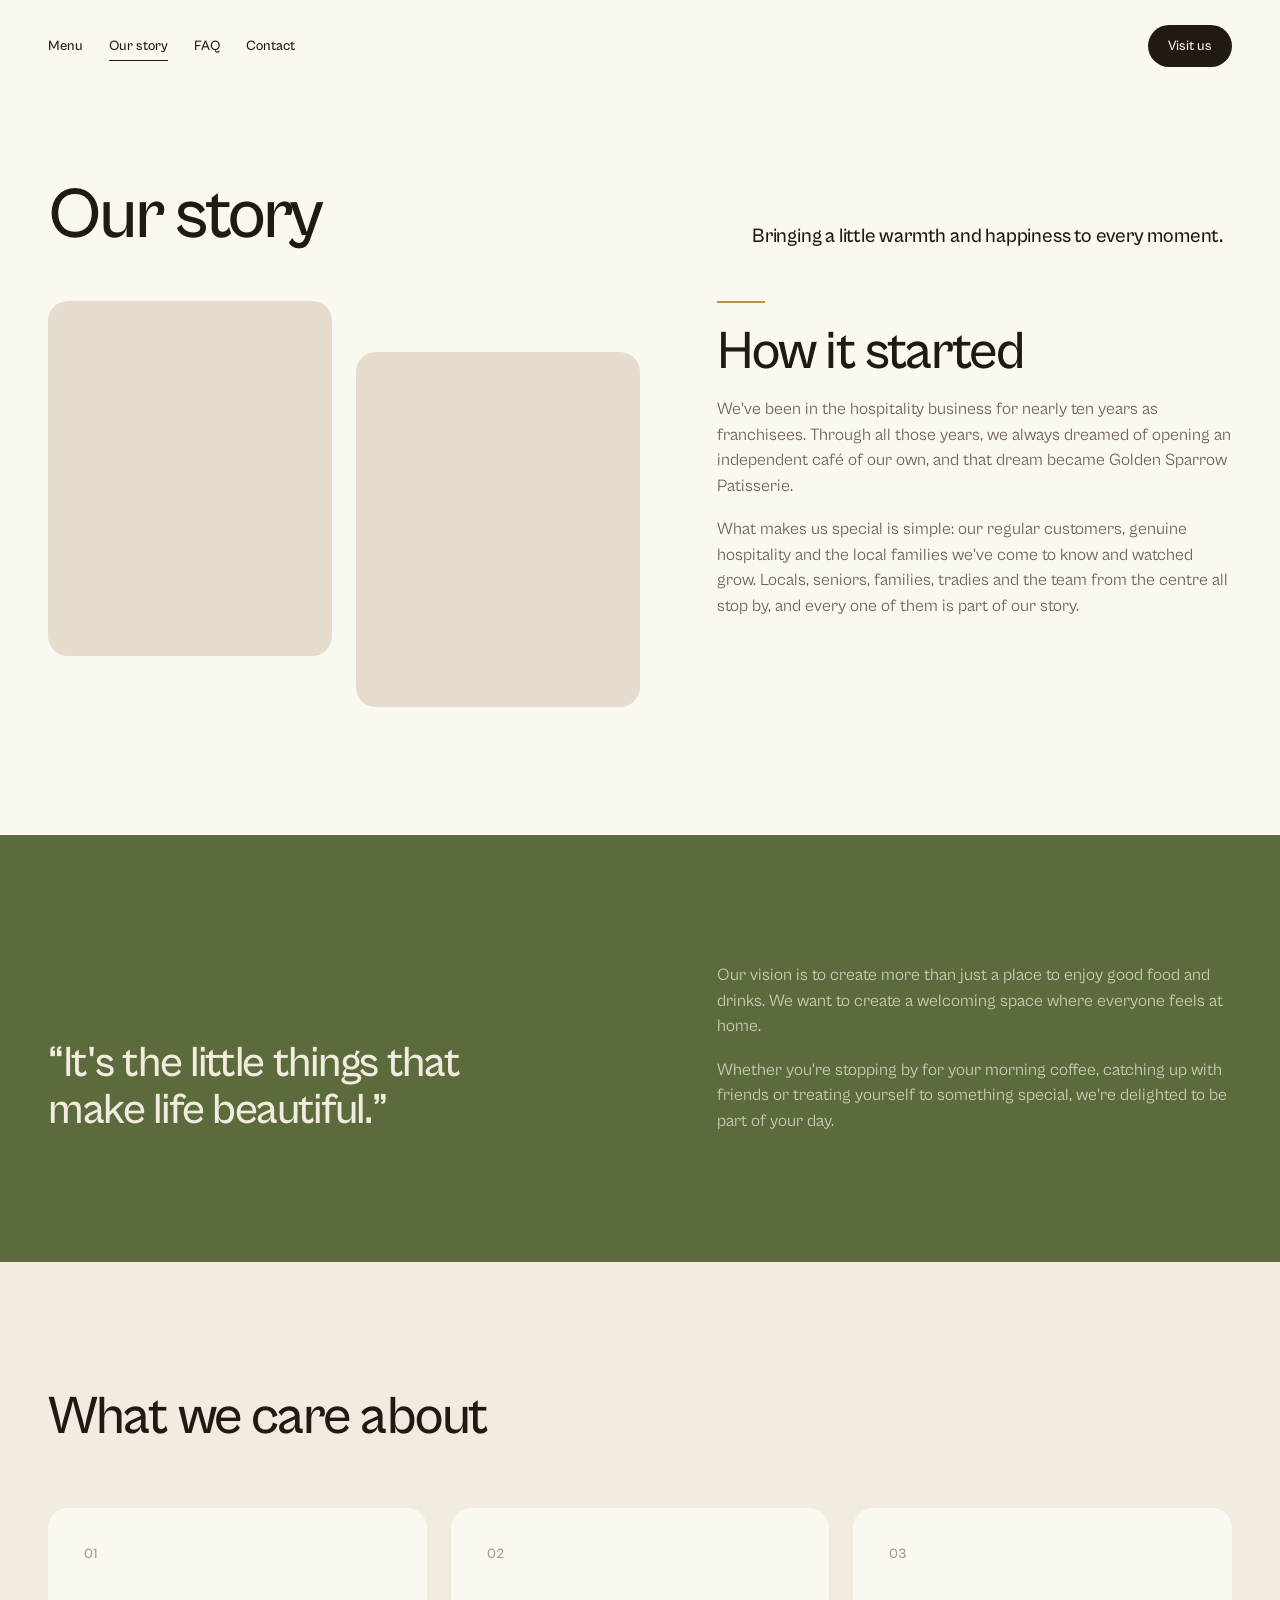
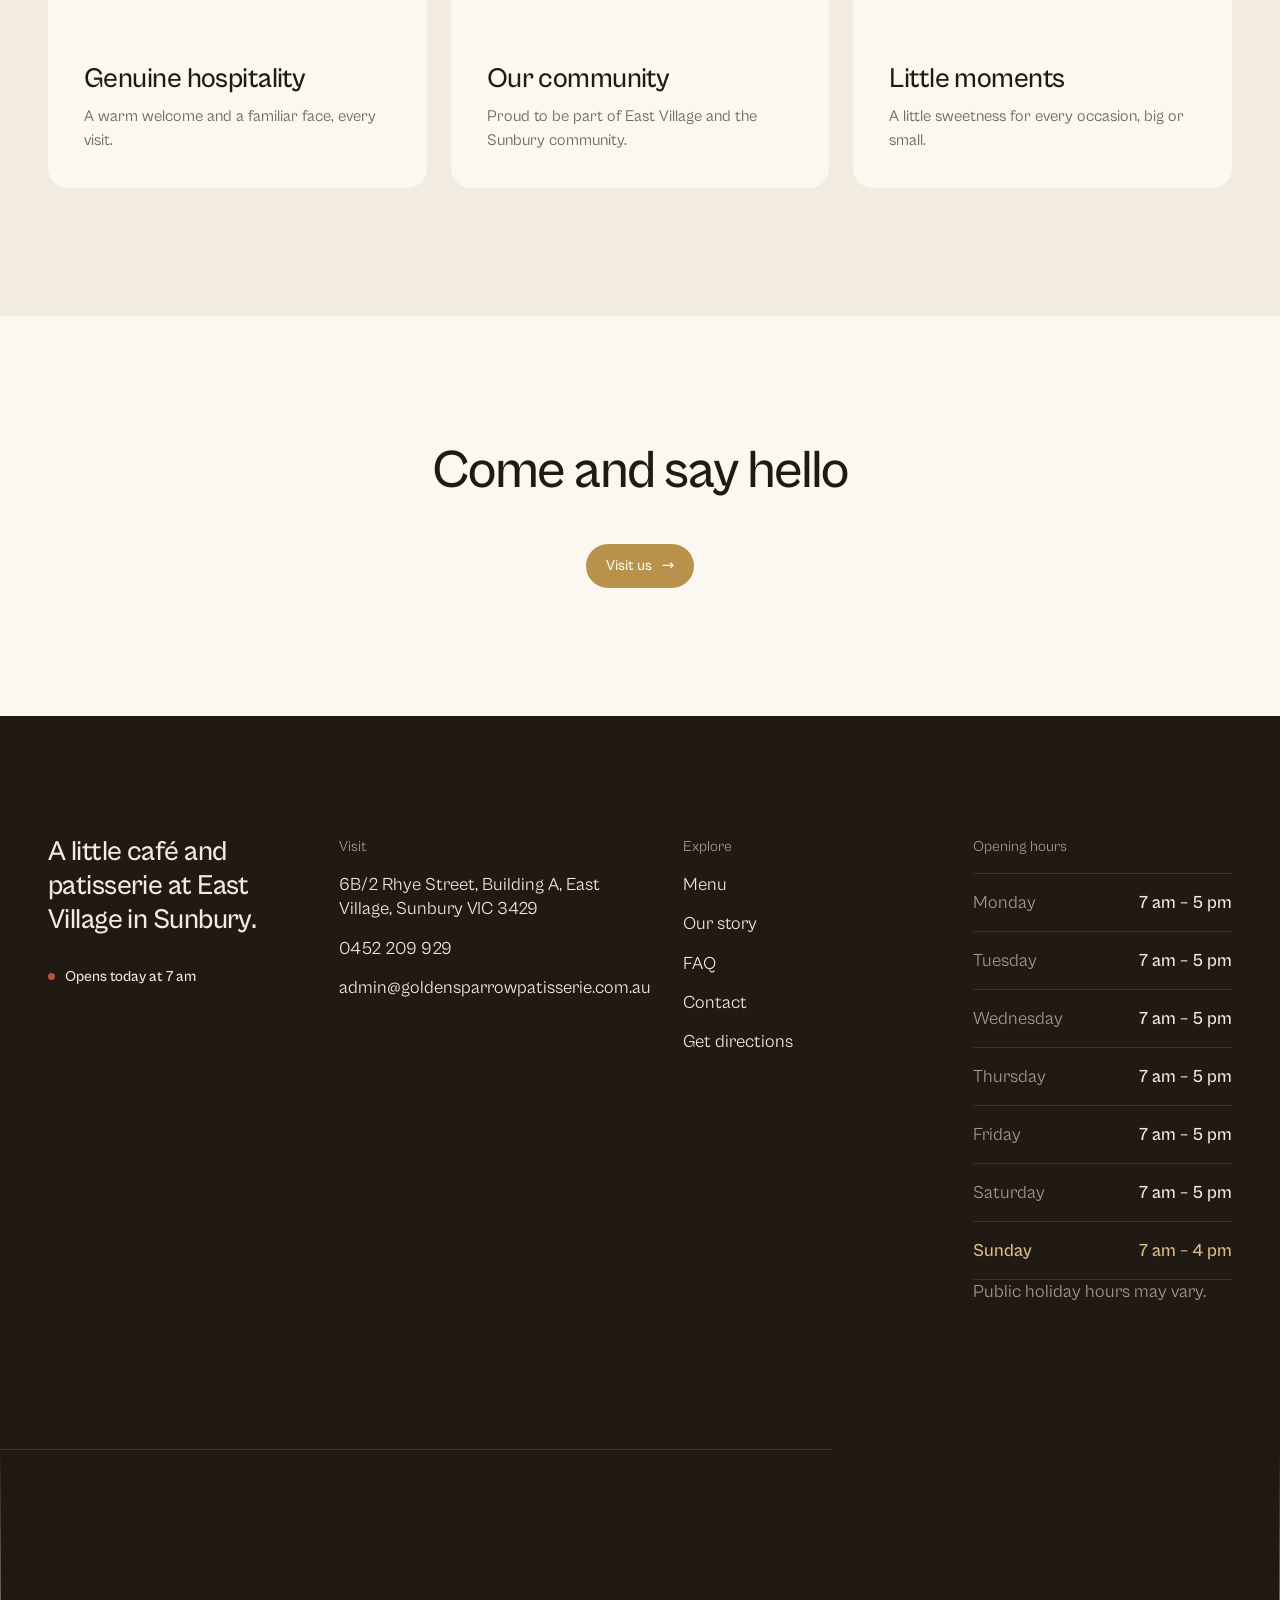
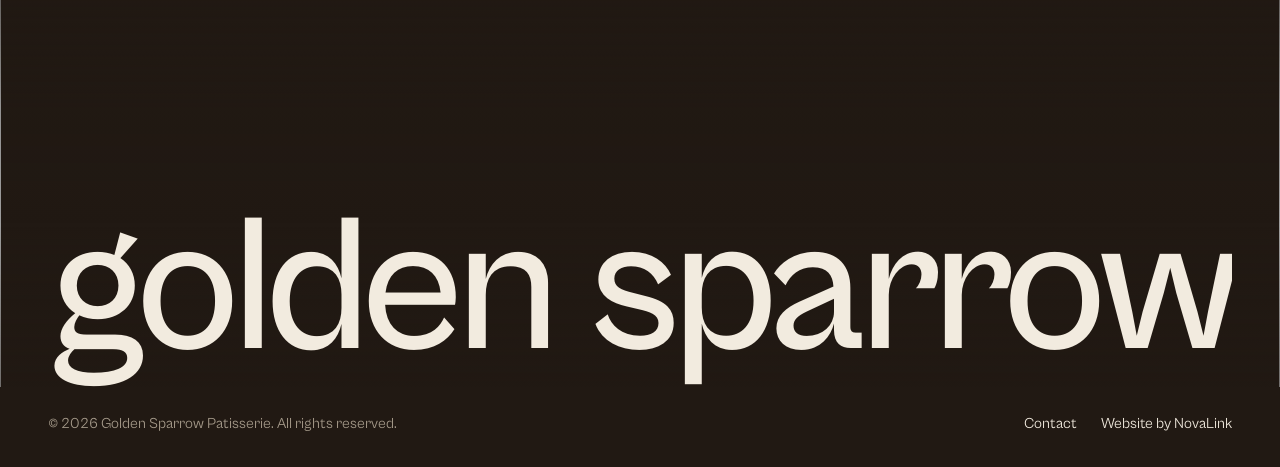
==== about.html @ 985453c3 "Add espresso video band that opens on scroll; remove test page Co-Authored-By: Claude Opus 5.5 <nore" ====
<!DOCTYPE html>
<html lang="en-AU">
<head>
<meta charset="utf-8">
<meta name="viewport" content="width=device-width, initial-scale=1">
<title>Our story · Golden Sparrow Patisserie</title>
<meta name="description" content="The story behind Golden Sparrow Patisserie, an independent café and patisserie at East Village, Sunbury.">
<meta name="theme-color" content="#1c1f16">
<link rel="canonical" href="https://www.goldensparrowpatisserie.com.au/about.html">
<meta property="og:type" content="website">
<meta property="og:site_name" content="Golden Sparrow Patisserie">
<meta property="og:title" content="Our story · Golden Sparrow Patisserie">
<meta property="og:description" content="The story behind Golden Sparrow Patisserie, an independent café and patisserie at East Village, Sunbury.">
<meta property="og:url" content="https://www.goldensparrowpatisserie.com.au/about.html">
<meta property="og:locale" content="en_AU">
<meta name="twitter:card" content="summary_large_image">
<link rel="icon" type="image/png" sizes="32x32" href="assets/img/favicon-32.png">
<link rel="apple-touch-icon" href="assets/img/favicon.png">
<meta property="og:image" content="https://www.goldensparrowpatisserie.com.au/assets/img/logo-full.png">
<link rel="preload" href="assets/fonts/CabinetGrotesk-Medium.woff2" as="font" type="font/woff2" crossorigin>
<script>try{var n=(performance.getEntriesByType('navigation')[0]||{}).type,r=document.referrer,i=n==='reload'||!r||new URL(r).origin!==location.origin;if(!i)document.documentElement.classList.add('intro-done')}catch(e){}</script>
<link rel="stylesheet" href="assets/style.css?v=12">
<script type="application/ld+json">{"@context": "https://schema.org", "@type": "CafeOrCoffeeShop", "name": "Golden Sparrow Patisserie", "url": "https://www.goldensparrowpatisserie.com.au", "slogan": "A little sweetness for every occasion", "telephone": "0452 209 929", "email": "admin@goldensparrowpatisserie.com.au", "servesCuisine": ["Coffee", "Patisserie", "Cakes", "Churros", "Sandwiches"], "address": {"@type": "PostalAddress", "streetAddress": "6B/2 Rhye Street, Building A, East Village", "addressLocality": "Sunbury", "addressRegion": "VIC", "postalCode": "3429", "addressCountry": "AU"}, "openingHours": ["Mo-Sa 07:00-17:00", "Su 07:00-16:00"], "hasMenu": "https://www.goldensparrowpatisserie.com.au/menu.html", "paymentAccepted": "Card, Tap and go, Apple Pay, Google Pay, Cash", "acceptsReservations": false}</script>
</head>
<body>
<div class="intro" aria-hidden="true"><img class="intro__logo" src="assets/img/logo-wordmark.webp" alt=""></div>
<header class="nav">
  <div class="wrap nav__in">
    <nav class="nav__links" aria-label="Main"><a href="menu.html">Menu</a><a href="about.html" aria-current="page">Our story</a><a href="faq.html">FAQ</a><a href="contact.html">Contact</a></nav>
    <a class="logo" href="index.html" aria-label="Golden Sparrow Patisserie home"><img src="assets/img/logo-wordmark.webp" alt="Golden Sparrow Patisserie" width="190" height="33"></a>
    <div class="nav__cta"><a class="btn" href="contact.html">Visit us</a></div>
    <button class="nav__toggle" aria-label="Open menu" aria-expanded="false"><span></span><span></span></button>
  </div>
</header>
<nav class="overlay" aria-label="Mobile"><a href="index.html">Home</a><a href="menu.html">Menu</a><a href="about.html" aria-current="page">Our story</a><a href="faq.html">FAQ</a><a href="contact.html">Contact</a><a class="btn" href="contact.html">Visit us <span class="arrow">→</span></a></nav>
<main>
<section class="page-head">
  <div class="wrap">
    <h1 class="h1" data-reveal>Our story</h1>
    <p class="lead" data-reveal>Bringing a little warmth and happiness to every moment.</p>
  </div>
</section>

<section class="section" style="padding-top:0" aria-label="How it started">
  <div class="wrap split" style="align-items:start">
    <div class="about-imgs">
      <div data-reveal="img"><div class="ph par"><img src="https://images.unsplash.com/photo-1532713107108-dfb5d8d2fc42?auto=format&fit=crop&w=900&q=80" srcset="https://images.unsplash.com/photo-1532713107108-dfb5d8d2fc42?auto=format&fit=crop&w=450&q=80 450w, https://images.unsplash.com/photo-1532713107108-dfb5d8d2fc42?auto=format&fit=crop&w=900&q=80 900w" sizes="(max-width: 760px) 100vw, 50vw" alt="Barista pouring latte art" loading="lazy" decoding="async"></div></div>
      <div data-reveal="img" style="--d:.12s"><div class="ph par"><img src="https://images.unsplash.com/photo-1707289424585-66b799af6375?auto=format&fit=crop&w=900&q=80" srcset="https://images.unsplash.com/photo-1707289424585-66b799af6375?auto=format&fit=crop&w=450&q=80 450w, https://images.unsplash.com/photo-1707289424585-66b799af6375?auto=format&fit=crop&w=900&q=80 900w" sizes="(max-width: 760px) 100vw, 50vw" alt="Pastries in the display case" loading="lazy" decoding="async"></div></div>
    </div>
    <div class="stack" data-stagger=".1">
      <hr class="rule" data-reveal>
      <h2 class="h2" data-reveal>How it started</h2>
      <p class="body" data-reveal>We've been in the hospitality business for nearly ten years as franchisees. Through all those years, we always dreamed of opening an independent café of our own, and that dream became Golden Sparrow Patisserie.</p>
      <p class="body" data-reveal>What makes us special is simple: our regular customers, genuine hospitality and the local families we've come to know and watched grow. Locals, seniors, families, tradies and the team from the centre all stop by, and every one of them is part of our story.</p>
    </div>
  </div>
</section>

<section class="section section--olive" aria-label="Our vision">
  <div class="wrap split">
    <p class="quote" data-reveal>“It's the little things that make life beautiful.”</p>
    <div class="stack" data-stagger=".1">
      <p class="body" data-reveal>Our vision is to create more than just a place to enjoy good food and drinks. We want to create a welcoming space where everyone feels at home.</p>
      <p class="body" data-reveal>Whether you're stopping by for your morning coffee, catching up with friends or treating yourself to something special, we're delighted to be part of your day.</p>
    </div>
  </div>
</section>

<section class="section section--cream" aria-labelledby="values-title">
  <div class="wrap">
    <div class="head"><h2 class="h2" id="values-title" data-reveal>What we care about</h2></div>
    <div class="steps" data-stagger=".1">
      <div class="step" data-reveal><span class="step__num">01</span><div><h3 class="h3">Genuine hospitality</h3><p class="body">A warm welcome and a familiar face, every visit.</p></div></div>
      <div class="step" data-reveal><span class="step__num">02</span><div><h3 class="h3">Our community</h3><p class="body">Proud to be part of East Village and the Sunbury community.</p></div></div>
      <div class="step" data-reveal><span class="step__num">03</span><div><h3 class="h3">Little moments</h3><p class="body">A little sweetness for every occasion, big or small.</p></div></div>
    </div>
  </div>
</section>

<section class="section cta">
  <div class="wrap stack" data-stagger=".1">
    <h2 class="h2" data-reveal>Come and say hello</h2>
    <p data-reveal><a class="btn btn--gold" href="index.html#visit">Visit us <span class="arrow">→</span></a></p>
  </div>
</section>
</main>
<footer class="footer">
  <div class="wrap footer__top">
    <div class="footer__intro" data-reveal>
      <p class="footer__tag">A little café and patisserie at East Village in Sunbury.</p>
      <p class="status" data-open><span class="dot"></span>Open today</p>
    </div>
    <div class="footer__col" data-reveal>
      <h4>Visit</h4>
      <p>6B/2 Rhye Street, Building A, East Village, Sunbury VIC 3429</p>
      <p><a href="tel:0452209929">0452 209 929</a></p>
      <p><a href="mailto:admin@goldensparrowpatisserie.com.au">admin@goldensparrowpatisserie.com.au</a></p>
    </div>
    <div class="footer__col" data-reveal>
      <h4>Explore</h4>
      <ul><li><a href="menu.html">Menu</a></li><li><a href="about.html">Our story</a></li><li><a href="faq.html">FAQ</a></li><li><a href="contact.html">Contact</a></li><li><a href="https://www.google.com/maps/search/?api=1&query=Golden+Sparrow+Patisserie+East+Village+Sunbury">Get directions</a></li></ul>
    </div>
    <div class="footer__col footer__hours" data-reveal>
      <h4>Opening hours</h4>
      <table class="hours"><tbody><tr data-day="1"><td>Monday</td><td>7 am – 5 pm</td></tr><tr data-day="2"><td>Tuesday</td><td>7 am – 5 pm</td></tr><tr data-day="3"><td>Wednesday</td><td>7 am – 5 pm</td></tr><tr data-day="4"><td>Thursday</td><td>7 am – 5 pm</td></tr><tr data-day="5"><td>Friday</td><td>7 am – 5 pm</td></tr><tr data-day="6"><td>Saturday</td><td>7 am – 5 pm</td></tr><tr data-day="0"><td>Sunday</td><td>7 am – 4 pm</td></tr></tbody></table>
      <p class="small footer__note">Public holiday hours may vary.</p>
    </div>
  </div>
  <div class="footer__hero">
    <img class="footer__bg" src="https://images.unsplash.com/photo-1762686852371-763b689910b2?auto=format&fit=crop&w=2000&q=80" alt="" loading="lazy" decoding="async">
    <div class="footer__word" aria-hidden="true"><span data-fit data-letters>golden sparrow</span></div>
  </div>
  <div class="wrap footer__bottom">
    <span>© <span data-year>2026</span> Golden Sparrow Patisserie. All rights reserved.</span>
    <span class="footer__links"><a href="contact.html">Contact</a><a href="https://www.novalinkinnovations.com">Website by NovaLink</a></span>
  </div>
</footer>
<script src="assets/js/lenis.min.js"></script>
<script src="assets/main.js?v=12"></script>
</body>
</html>
---- assets/style.css ----
/* Golden Sparrow Patisserie — design system (hand-coded) */
@font-face { font-family: "Cabinet Grotesk"; font-weight: 400; font-style: normal; font-display: swap; src: url("fonts/CabinetGrotesk-Regular.woff2") format("woff2"); }
@font-face { font-family: "Cabinet Grotesk"; font-weight: 500; font-style: normal; font-display: swap; src: url("fonts/CabinetGrotesk-Medium.woff2") format("woff2"); }
@font-face { font-family: "Cabinet Grotesk"; font-weight: 700; font-style: normal; font-display: swap; src: url("fonts/CabinetGrotesk-Bold.woff2") format("woff2"); }

:root {
  --ink: #1c1f16;          /* deep olive-black */
  --paper: #ffffff;
  --cream: #f6f1e7;        /* warm white */
  --muted: #a39c8c;
  --muted-2: #5e5a4c;
  --gold: #b8924a;         /* brand gold */
  --gold-2: #d9bf86;       /* light gold */
  --olive: #5c6b3c;        /* brand olive green */
  --oak: #a67c52;          /* oak wood */
  --line: rgba(28, 31, 22, .12);
  --r-lg: 20px;
  --r-md: 14px;
  --pill: 999px;
  --pad: clamp(20px, 4vw, 48px);
  --max: 1280px;
  --ease: cubic-bezier(.22, .61, .36, 1);
  --font: "Cabinet Grotesk", ui-sans-serif, system-ui, -apple-system, "Segoe UI", sans-serif;
}

*, *::before, *::after { box-sizing: border-box; }
html { -webkit-text-size-adjust: 100%; scroll-behavior: smooth; }
html, body { overflow-x: clip; }
body { margin: 0; font-family: var(--font); font-size: 17px; line-height: 1.5; color: var(--ink); background: var(--paper); -webkit-font-smoothing: antialiased; }
img, svg { display: block; max-width: 100%; }
a { color: inherit; }
h1, h2, h3, p { margin: 0; }
.wrap { width: 100%; max-width: var(--max); margin: 0 auto; padding: 0 var(--pad); }
.sr-only { position: absolute; width: 1px; height: 1px; overflow: hidden; clip: rect(0 0 0 0); white-space: nowrap; }

/* ---------- Type scale ---------- */
.display { font-size: clamp(56px, 9vw, 120px); line-height: .92; letter-spacing: -.045em; font-weight: 500; }
.h1 { font-size: clamp(44px, 6vw, 72px); line-height: .95; letter-spacing: -.04em; font-weight: 500; }
.h2 { font-size: clamp(34px, 4.4vw, 54px); line-height: 1; letter-spacing: -.035em; font-weight: 500; }
.h3 { font-size: clamp(22px, 2.2vw, 28px); line-height: 1.1; letter-spacing: -.02em; font-weight: 500; }
.lead { font-size: 20px; line-height: 1.36; letter-spacing: -.01em; font-weight: 500; }
.body { font-size: 17px; line-height: 1.5; color: var(--muted-2); }
.small { font-size: 14px; }
.eyebrow { font-size: 12px; letter-spacing: .14em; text-transform: uppercase; font-weight: 500; color: var(--gold); }
.gold { color: var(--gold); }
.rule { width: 48px; height: 2px; background: var(--gold); border: 0; margin: 0 0 22px; }
.link { display: inline-block; font-size: 14px; font-weight: 500; text-decoration: none; padding: 6px 0; background: linear-gradient(currentColor, currentColor) 0 100% / 100% 1px no-repeat; transition: background-size .45s var(--ease); }
.link:hover { background-size: 0 1px; background-position: 100% 100%; }

/* ---------- Buttons & pills ---------- */
.btn { display: inline-flex; align-items: center; gap: 10px; height: 44px; padding: 0 20px; border-radius: var(--pill); background: var(--ink); color: var(--paper); text-decoration: none; font-size: 15px; font-weight: 500; border: 0; cursor: pointer; transition: transform .35s var(--ease), background .35s var(--ease); }
.btn:hover { transform: translateY(-2px); background: var(--olive); }
.btn--gold { background: var(--gold); color: var(--paper); }
.btn--gold:hover { background: #a37f3c; }
.btn--light { background: var(--paper); color: var(--ink); }
.btn--light:hover { background: var(--cream); }
.btn .arrow { transition: transform .35s var(--ease); }
.btn:hover .arrow { transform: translateX(3px); }
.pill { display: inline-flex; align-items: center; gap: 8px; padding: 8px 14px; border-radius: var(--pill); background: var(--cream); font-size: 13px; font-weight: 500; }
.dot { width: 7px; height: 7px; border-radius: 50%; background: var(--olive); box-shadow: 0 0 0 0 rgba(91,138,58,.5); animation: pulse 2s infinite; }
.dot.closed { background: #b5523a; animation: none; }
@keyframes pulse { 0% { box-shadow: 0 0 0 0 rgba(91,138,58,.5); } 70% { box-shadow: 0 0 0 8px rgba(91,138,58,0); } 100% { box-shadow: 0 0 0 0 rgba(91,138,58,0); } }
.card__row.noprice { justify-content: flex-start; }
.tag { display: inline-block; font-size: 11px; font-weight: 500; letter-spacing: .04em; padding: 3px 8px; border-radius: var(--pill); border: 1px solid var(--line); color: var(--muted-2); }

/* ---------- Loader ---------- */
.loader { position: fixed; inset: 0; z-index: 100; background: var(--ink); display: grid; place-items: center; transition: transform .9s var(--ease) .1s; }
.loader__mark { width: 64px; height: 64px; color: var(--gold-2); }
.loader__mark circle.fill { stroke-dasharray: 176; stroke-dashoffset: 176; animation: draw 1s var(--ease) forwards; }
.loader__mark .bean { opacity: 0; transform-origin: center; animation: pop .5s var(--ease) .75s forwards; }
.loader__word { margin-top: 14px; color: var(--cream); font-size: 18px; font-weight: 500; letter-spacing: -.02em; opacity: 0; animation: fade .6s var(--ease) .9s forwards; text-align: center; }
@keyframes draw { to { stroke-dashoffset: 0; } }
@keyframes pop { from { opacity: 0; transform: scale(.6); } to { opacity: 1; transform: scale(1); } }
@keyframes fade { to { opacity: 1; } }
.is-loaded .loader { transform: translateY(-100%); }
.no-loader .loader { display: none; }

/* ---------- Nav ---------- */
.nav { position: sticky; top: 0; z-index: 50; background: rgba(255,255,255,.86); backdrop-filter: saturate(1.4) blur(14px); -webkit-backdrop-filter: saturate(1.4) blur(14px); }
.nav__in { display: flex; align-items: center; justify-content: space-between; height: 72px; }
.logo { display: inline-flex; align-items: center; gap: 8px; text-decoration: none; font-weight: 700; font-size: 20px; letter-spacing: -.03em; }
.logo svg { width: 24px; height: 24px; }
.nav__links { display: flex; align-items: center; gap: 28px; }
.nav__links a:not(.btn) { text-decoration: none; font-size: 15px; font-weight: 500; position: relative; }
.nav__links a:not(.btn)::after { content: ""; position: absolute; left: 0; right: 0; bottom: -4px; height: 1px; background: currentColor; transform: scaleX(0); transform-origin: right; transition: transform .4s var(--ease); }
.nav__links a:not(.btn):hover::after, .nav__links a[aria-current="page"]::after { transform: scaleX(1); transform-origin: left; }
.nav__toggle { display: none; width: 44px; height: 44px; border: 0; background: none; cursor: pointer; padding: 0; }
.nav__toggle span { display: block; width: 20px; height: 1.5px; background: var(--ink); margin: 5px auto; transition: transform .4s var(--ease); }
.menu-open .nav__toggle span:first-child { transform: translateY(3.25px) rotate(45deg); }
.menu-open .nav__toggle span:last-child { transform: translateY(-3.25px) rotate(-45deg); }
.overlay { position: fixed; inset: 72px 0 0; z-index: 49; background: var(--paper); padding: 24px var(--pad); display: flex; flex-direction: column; gap: 6px; clip-path: inset(0 0 100% 0); transition: clip-path .6s var(--ease); }
.overlay a { font-size: 44px; letter-spacing: -.04em; font-weight: 500; text-decoration: none; line-height: 1.1; transform: translateY(20px); opacity: 0; transition: transform .6s var(--ease), opacity .6s var(--ease); }
.menu-open .overlay { clip-path: inset(0 0 0 0); }
.menu-open .overlay a { transform: none; opacity: 1; }
.menu-open .overlay a:nth-child(2) { transition-delay: .05s; } .menu-open .overlay a:nth-child(3) { transition-delay: .1s; } .menu-open .overlay a:nth-child(4) { transition-delay: .15s; }
.overlay .btn { margin-top: 20px; align-self: flex-start; }

/* ---------- Hero (home) ---------- */
.hero { padding: clamp(24px, 4vw, 56px) 0 clamp(48px, 6vw, 88px); }
.hero__grid { display: grid; grid-template-columns: 1fr minmax(240px, 380px) 1fr; align-items: center; gap: clamp(16px, 3vw, 40px); }
.hero__left { align-self: start; }
.hero__right { align-self: end; text-align: right; }
.hero__img { aspect-ratio: 4 / 5; border-radius: var(--r-lg); overflow: hidden; }
.hero__bottom { display: flex; justify-content: space-between; align-items: end; gap: 24px; margin-top: clamp(28px, 4vw, 48px); }
.hero__bottom p { max-width: 460px; }
.line { display: block; overflow: hidden; padding-bottom: .06em; }
.line > span { display: inline-block; transform: translateY(105%); transition: transform 1.1s var(--ease); }
.is-loaded .line > span { transform: none; }
.is-loaded .line:nth-child(2) > span { transition-delay: .08s; }
.hero__img .ph { transform: scale(1.12); transition: transform 1.6s var(--ease); }
.is-loaded .hero__img .ph { transform: scale(1); }

/* ---------- Sections ---------- */
.section { padding: clamp(72px, 10vw, 140px) 0; position: relative; }
.section--cream { background: var(--cream); }
.section--dark { background: var(--ink); color: var(--cream); }
.section--olive { background: var(--olive); color: var(--cream); }
.section--olive .body { color: rgba(246,241,231,.75); }
.section--dark .body { color: var(--muted); }
.split { display: grid; grid-template-columns: 1.15fr 1fr; gap: clamp(32px, 6vw, 96px); align-items: end; }
.stack > * + * { margin-top: 18px; }
.head { display: flex; justify-content: space-between; align-items: end; gap: 24px; margin-bottom: clamp(32px, 4vw, 56px); }
.head .stack { max-width: 520px; }
.watermark { position: absolute; right: -6vw; top: 50%; width: 46vw; max-width: 620px; transform: translateY(-50%); color: var(--cream); pointer-events: none; z-index: 0; }
.section > .wrap { position: relative; z-index: 1; }

/* ---------- Photo placeholders ---------- */
.ph { width: 100%; height: 100%; aspect-ratio: inherit; background: #e8e2d8; position: relative; overflow: hidden; }
.ph svg { width: 100%; height: 100%; }
.ph--scene { display: grid; place-items: end start; padding: 18px; color: rgba(255,255,255,.85); font-size: 13px; font-weight: 500; background:
  radial-gradient(120% 80% at 80% 10%, rgba(217,191,134,.55), transparent 55%),
  linear-gradient(160deg, #6b7346, #26291c 70%); }
.ph--scene.alt { background: radial-gradient(100% 90% at 15% 20%, rgba(255,236,206,.6), transparent 50%), linear-gradient(200deg, #b88d60, #5a4029 75%); }
.ph--scene.light { color: rgba(23,19,15,.7); background: radial-gradient(120% 90% at 70% 0%, #fffaf2, transparent 60%), linear-gradient(180deg, #e9dfd0, #cdbba3); }
.parallax-wrap { position: relative; }
.ph__label { display: inline-flex; gap: 6px; align-items: center; padding: 6px 10px; border-radius: var(--pill); background: rgba(0,0,0,.28); backdrop-filter: blur(6px); }
.ph--scene.light .parallax-wrap { position: relative; }
.ph__label { background: rgba(255,255,255,.6); }

/* ---------- Cards (drinks) ---------- */
.cards { display: grid; grid-template-columns: repeat(2, 1fr); gap: clamp(20px, 3vw, 32px) clamp(16px, 2.4vw, 28px); }
.card__img { aspect-ratio: 1 / 1; border-radius: var(--r-lg); overflow: hidden; }
.card__img .ph { transition: transform 1s var(--ease); }
.card:hover .card__img .ph { transform: scale(1.04); }
.card__row { display: flex; justify-content: space-between; align-items: baseline; gap: 12px; margin-top: 18px; }
.card__price { font-size: 15px; font-weight: 500; white-space: nowrap; }
.card__note { margin-top: 8px; font-size: 15px; color: var(--muted-2); max-width: 46ch; }
.card__tags { display: flex; gap: 6px; flex-wrap: wrap; margin-top: 12px; }

/* ---------- Room ---------- */
.facts { display: flex; flex-wrap: wrap; gap: 8px 18px; margin-top: 22px; font-size: 14px; font-weight: 500; }
.facts span + span::before { content: "·"; margin-right: 18px; color: var(--muted); }
.room { display: grid; grid-template-columns: 1.6fr 1fr; gap: clamp(16px, 2vw, 24px); margin-top: clamp(40px, 5vw, 64px); }
.room > div { border-radius: var(--r-lg); overflow: hidden; }
.room > div:first-child { aspect-ratio: 16 / 11; }
.room > div:last-child { aspect-ratio: 4 / 5; align-self: end; }

/* ---------- Steps ---------- */
.steps { display: grid; grid-template-columns: repeat(3, 1fr); gap: clamp(16px, 2vw, 24px); margin-top: clamp(40px, 5vw, 64px); }
.step { background: var(--paper); border-radius: var(--r-lg); padding: clamp(24px, 3vw, 36px); min-height: 280px; display: flex; flex-direction: column; justify-content: space-between; }
.step.step--cream { background: var(--cream); }
.step__num { font-size: 14px; font-weight: 500; color: var(--muted); }
.step .body { margin-top: 10px; font-size: 16px; }

/* ---------- Visit ---------- */
.visit { display: grid; grid-template-columns: 1fr 1fr; gap: clamp(32px, 6vw, 96px); }
.hours { width: 100%; border-collapse: collapse; font-size: 16px; }
.hours td { padding: 12px 0; border-bottom: 1px solid var(--line); }
.hours td:last-child { text-align: right; color: var(--muted-2); }
.hours tr.today td { font-weight: 700; color: var(--ink); }
.visit__btns { display: flex; gap: 10px; flex-wrap: wrap; margin-top: 28px; }
.map { border-radius: var(--r-lg); overflow: hidden; aspect-ratio: 4 / 3; }

/* ---------- Page header ---------- */
.page-head { padding: clamp(40px, 7vw, 96px) 0 clamp(32px, 4vw, 56px); }
.page-head .wrap { display: grid; grid-template-columns: 1.4fr 1fr; gap: 32px; align-items: end; }

/* ---------- Menu page ---------- */
.tabs { position: sticky; top: 72px; z-index: 40; background: rgba(255,255,255,.9); backdrop-filter: blur(12px); -webkit-backdrop-filter: blur(12px); border-bottom: 1px solid var(--line); }
.tabs__in { display: flex; gap: 6px; overflow-x: auto; padding: 12px 0; scrollbar-width: none; }
.tabs__in::-webkit-scrollbar { display: none; }
.tabs a { flex: none; text-decoration: none; padding: 9px 16px; border-radius: var(--pill); font-size: 15px; font-weight: 500; color: var(--muted-2); transition: background .3s var(--ease), color .3s var(--ease); }
.tabs a:hover { color: var(--ink); }
.tabs a.active { background: var(--ink); color: var(--paper); }
.menu-cat { padding: clamp(56px, 7vw, 96px) 0 0; scroll-margin-top: 140px; }
.menu-cat:last-of-type { padding-bottom: clamp(56px, 7vw, 96px); }
.menu-cat .head { margin-bottom: 32px; }
.grid3 { display: grid; grid-template-columns: repeat(3, 1fr); gap: clamp(24px, 3vw, 36px) clamp(16px, 2vw, 24px); }
.list { border-top: 1px solid var(--line); }
.list__item { display: grid; grid-template-columns: 1fr auto; gap: 6px 24px; padding: 22px 0; border-bottom: 1px solid var(--line); }
.list__item .card__note { margin-top: 0; grid-column: 1; }
.list__item .card__tags { margin-top: 0; grid-column: 1 / -1; }
.legend { display: flex; flex-wrap: wrap; gap: 8px 16px; font-size: 13px; color: var(--muted-2); }
.notice { margin-top: 40px; padding: 22px 24px; border-radius: var(--r-md); background: var(--cream); font-size: 15px; color: var(--muted-2); }

/* ---------- FAQ ---------- */
.faq { border-top: 1px solid var(--line); }
.faq details { border-bottom: 1px solid var(--line); }
.faq summary { list-style: none; cursor: pointer; display: flex; justify-content: space-between; align-items: center; gap: 24px; padding: 26px 0; font-size: clamp(20px, 2vw, 26px); letter-spacing: -.02em; font-weight: 500; }
.faq summary::-webkit-details-marker { display: none; }
.faq .plus { position: relative; width: 36px; height: 36px; flex: none; border-radius: 50%; background: var(--cream); transition: background .3s var(--ease), transform .5s var(--ease); }
.faq .plus::before, .faq .plus::after { content: ""; position: absolute; left: 50%; top: 50%; width: 12px; height: 1.5px; background: var(--ink); transform: translate(-50%, -50%); }
.faq .plus::after { transform: translate(-50%, -50%) rotate(90deg); transition: transform .4s var(--ease); }
.faq details[open] .plus { background: var(--ink); }
.faq details[open] .plus::before, .faq details[open] .plus::after { background: var(--paper); }
.faq details[open] .plus::after { transform: translate(-50%, -50%) rotate(0deg); }
.faq__a { overflow: hidden; height: 0; transition: height .5s var(--ease); }
.faq__a p { padding: 0 60px 28px 0; max-width: 720px; color: var(--muted-2); }

/* ---------- About ---------- */
.about-imgs { display: grid; grid-template-columns: 1fr 1fr; gap: clamp(16px, 2vw, 24px); }
.about-imgs > div { border-radius: var(--r-lg); overflow: hidden; aspect-ratio: 4 / 5; }
.about-imgs > div:last-child { margin-top: 18%; }
.quote { font-size: clamp(28px, 3.4vw, 44px); line-height: 1.08; letter-spacing: -.03em; font-weight: 500; max-width: 18ch; }

/* ---------- CTA band ---------- */
.cta { text-align: center; }
.cta .h2 { max-width: 14ch; margin: 0 auto; }
.cta .btn { margin-top: 28px; }

/* ---------- Footer ---------- */
.footer { background: var(--ink); color: var(--cream); padding-top: clamp(64px, 8vw, 112px); overflow: hidden; }
.footer__top { display: grid; grid-template-columns: 1.3fr 1fr 1fr 1fr; gap: 40px; }
.footer h4 { margin: 0 0 14px; font-size: 13px; font-weight: 500; color: var(--muted); letter-spacing: .02em; }
.footer p, .footer li { font-size: 15px; line-height: 1.7; }
.footer ul { list-style: none; margin: 0; padding: 0; }
.footer a { text-decoration: none; }
.footer a:hover { text-decoration: underline; text-underline-offset: 3px; }
.footer .hours td { padding: 4px 0; border: 0; font-size: 14px; color: var(--cream); }
.footer .hours td:last-child { color: var(--muted); }
.footer .hours tr.today td { color: var(--paper); }
.footer .pill { background: rgba(255,255,255,.08); color: var(--cream); margin-top: 18px; }
.footer__img { margin-top: clamp(56px, 7vw, 96px); height: clamp(180px, 26vw, 360px); border-radius: var(--r-lg) var(--r-lg) 0 0; overflow: hidden; }
.footer__word { font-size: clamp(60px, 13vw, 200px); line-height: .8; letter-spacing: -.06em; font-weight: 500; margin: 48px 0 -0.08em; color: rgba(217,191,134,.12); white-space: nowrap; user-select: none; }
.footer__bottom { display: flex; justify-content: space-between; flex-wrap: wrap; gap: 12px; padding: 22px 0 28px; border-top: 1px solid rgba(255,255,255,.1); font-size: 13px; color: var(--muted); }

/* ---------- Scroll reveal ---------- */
.js [data-reveal] { opacity: 0; transform: translateY(32px); transition: opacity .9s var(--ease), transform .9s var(--ease); transition-delay: var(--d, 0s); }
.js [data-reveal="img"] { transform: translateY(40px); }
.js [data-reveal].in { opacity: 1; transform: none; }
.parallax { will-change: transform; }

/* ---------- Responsive ---------- */
@media (max-width: 960px) {
  .footer__top { grid-template-columns: 1fr 1fr; }
  .grid3 { grid-template-columns: repeat(2, 1fr); }
}
@media (max-width: 760px) {
  .nav__links { display: none; }
  .nav__toggle { display: block; }
  .hero__grid { grid-template-columns: 1fr; }
  .hero__right { text-align: left; }
  .hero__img { max-width: 420px; }
  .hero__bottom { flex-direction: column; align-items: start; }
  .split, .visit, .page-head .wrap { grid-template-columns: 1fr; }
  .head { flex-direction: column; align-items: start; }
  .cards, .grid3 { grid-template-columns: 1fr; }
  .room, .steps { grid-template-columns: 1fr; }
  .step { min-height: 0; gap: 40px; }
  .footer__top { grid-template-columns: 1fr; }
  .faq__a p { padding-right: 0; }
  .watermark { width: 90vw; right: -30vw; }
}
@media (prefers-reduced-motion: reduce) {
  *, *::before, *::after { animation: none !important; transition: none !important; }
  .js [data-reveal] { opacity: 1; transform: none; }
  .line > span { transform: none; }
  .loader { display: none; }
}

/* ---------- Photos & brand (Golden Sparrow) ---------- */
.ph > img { position: absolute; inset: 0; width: 100%; height: 100%; object-fit: cover; display: block; }
.ph:has(> img) { background: #e9e2d4; }
.logo img { height: 34px; width: auto; }
.loader__logo { width: 180px; height: auto; opacity: 0; transform: scale(.92); animation: logoIn 1.1s var(--ease) .15s forwards; }
@keyframes logoIn { to { opacity: 1; transform: none; } }
.footer__logo { width: 170px; height: auto; }
img.watermark { opacity: .12; color: initial; }
.map iframe { width: 100%; height: 100%; border: 0; display: block; filter: grayscale(.35) sepia(.15); }
.hero__grid { grid-template-columns: 1fr minmax(260px, 420px) 1fr; }
@media (max-width: 760px) { .logo img { height: 28px; } }

/* ---------- Wazuka-style intro (no overlay loader) ---------- */
.loader { display: none !important; }
.hero .line { overflow: visible; }
.hero__img { clip-path: inset(47% 0 47% 0 round 20px); transition: clip-path 1.4s var(--ease) .1s; }
.is-loaded .hero__img { clip-path: inset(0 0 0 0 round 20px); }
.hero__img .ph img { transform: scale(1.18); transition: transform 1.8s var(--ease) .1s; }
.is-loaded .hero__img .ph img { transform: none; }
.from-left .line > span { transform: translateX(-70px); opacity: 0; transition: transform 1.2s var(--ease) .6s, opacity 1s var(--ease) .6s; }
.from-right .line > span { transform: translateX(70px); opacity: 0; transition: transform 1.2s var(--ease) .6s, opacity 1s var(--ease) .6s; }
.from-left .line:nth-child(2) > span, .from-right .line:nth-child(2) > span { transition-delay: .7s; }
.is-loaded .from-left .line > span, .is-loaded .from-right .line > span { transform: none; opacity: 1; }
.hero__bottom { opacity: 0; transform: translateY(16px); transition: opacity 1s var(--ease) 1s, transform 1s var(--ease) 1s; }
.is-loaded .hero__bottom { opacity: 1; transform: none; }
.nav { animation: fade .8s var(--ease) both; }

/* ---------- Wazuka-style footer ---------- */
.footer { background: var(--ink); color: var(--cream); padding-top: clamp(72px, 9vw, 128px); }
.footer__top { display: grid; grid-template-columns: 1.5fr 1fr .8fr 1.4fr; gap: 48px; }
.footer__intro .lead { font-size: clamp(20px, 2vw, 26px); line-height: 1.25; max-width: 22ch; color: var(--cream); }
.status { display: flex; align-items: center; gap: 10px; margin-top: 22px; font-size: 14px; font-weight: 500; }
.footer h4 { margin: 0 0 16px; font-size: 13px; font-weight: 400; color: var(--muted); letter-spacing: 0; }
.footer__col p, .footer__col li { font-size: 15px; line-height: 1.5; margin: 0 0 12px; }
.footer__col a { text-decoration: none; transition: color .3s var(--ease); }
.footer__col a:hover { color: var(--gold-2); text-decoration: none; }
.footer .hours td { padding: 14px 0; border-bottom: 1px solid rgba(246,241,231,.1); font-size: 15px; color: var(--muted); }
.footer .hours tr:first-child td { border-top: 1px solid rgba(246,241,231,.1); }
.footer .hours td:last-child { color: var(--cream); text-align: right; }
.footer .hours tr.today td { color: var(--gold-2); font-weight: 500; }
.footer__note { color: var(--muted); margin-top: 14px; }
.footer__hero { position: relative; margin-top: clamp(64px, 8vw, 120px); height: clamp(420px, 55vw, 820px); overflow: hidden; }
.footer__hero > img { position: absolute; inset: 0; width: 100%; height: 100%; object-fit: cover; }
.footer__hero::before { content: ""; position: absolute; inset: 0; z-index: 1; background: linear-gradient(to bottom, var(--ink) 0%, rgba(28,31,22,.55) 30%, rgba(28,31,22,.2) 55%, rgba(28,31,22,.7) 100%); }
.footer__brand { position: absolute; left: 0; right: 0; bottom: 0; z-index: 2; padding-bottom: 22px; }
.footer__wordmark { width: 100%; height: auto; display: block; filter: brightness(1.35) drop-shadow(0 6px 30px rgba(0,0,0,.35)); }
.footer .footer__bottom { display: flex; justify-content: space-between; flex-wrap: wrap; gap: 12px; padding: 20px 0 0; border: 0; font-size: 13px; color: rgba(246,241,231,.75); }
.footer .footer__bottom a { text-decoration: none; }
@media (max-width: 960px) { .footer__top { grid-template-columns: 1fr 1fr; } }
@media (max-width: 760px) { .footer__top { grid-template-columns: 1fr; gap: 40px; } .footer__hero { height: 420px; } }
@media (prefers-reduced-motion: reduce) { .hero__img { clip-path: none; } .from-left .line > span, .from-right .line > span, .hero__bottom { opacity: 1; transform: none; } }

/* ---------- Wazuka-style header: links left, logo centre, button right ---------- */
.nav { position: absolute; top: 0; left: 0; right: 0; background: transparent; backdrop-filter: none; -webkit-backdrop-filter: none; z-index: 60; }
.nav__in { display: grid; grid-template-columns: 1fr auto 1fr; align-items: center; height: 92px; }
.nav__links { justify-self: start; gap: 26px; }
.nav__links a:not(.btn) { font-size: 14px; }
.nav .logo { justify-self: center; }
.nav__cta { justify-self: end; }
.nav__cta .btn { height: 42px; font-size: 14px; }
.menu-open .nav { position: fixed; background: var(--paper); }
.overlay { inset: 72px 0 0; }
main { padding-top: 92px; }
.tabs { top: 0; }
.menu-cat { scroll-margin-top: 80px; }

/* ---------- Wazuka-style hero (full screen) ---------- */
.hero { min-height: calc(100svh - 92px); display: flex; flex-direction: column; justify-content: space-between; padding: 28px 0 40px; }
.hero > .wrap { flex: 1; display: flex; flex-direction: column; justify-content: space-between; gap: 32px; }
.hero__grid { flex: 1; grid-template-columns: 1fr minmax(280px, 460px) 1fr; gap: 24px; align-items: center; }
.hero .display { font-size: clamp(52px, 6.1vw, 92px); line-height: .92; letter-spacing: -.045em; }
.hero__left, .hero__right { align-self: center; }
.hero__img { width: 100%; aspect-ratio: 460 / 580; max-height: 66vh; border-radius: 24px; justify-self: center; }
.hero__img { clip-path: inset(47% 32% 47% 32% round 24px); transition: clip-path 1.5s var(--ease) .05s; }
.is-loaded .hero__img { clip-path: inset(0 0 0 0 round 24px); }
.from-left .line > span { transform: translateX(-38vw); opacity: 1; transition: transform 1.4s var(--ease) .45s; }
.from-right .line > span { transform: translateX(38vw); opacity: 1; transition: transform 1.4s var(--ease) .45s; }
.from-left .line:nth-child(2) > span, .from-right .line:nth-child(2) > span { transition-delay: .52s; }
.hero .line { overflow: visible; }
.hero__bottom { margin-top: 0; align-items: end; }
.hero__bottom .lead { max-width: 400px; font-size: 19px; }
html, body { overflow-x: clip; }

/* ---------- Contact page ---------- */
.contact { display: grid; grid-template-columns: 1.3fr 1fr; gap: clamp(32px, 6vw, 96px); align-items: start; }
.contact__form { background: var(--cream); border-radius: var(--r-lg); padding: clamp(24px, 3.5vw, 44px); display: grid; gap: 18px; }
.field { display: grid; gap: 8px; }
.field-row { display: grid; grid-template-columns: 1fr 1fr; gap: 18px; }
.field label { font-size: 14px; font-weight: 500; }
.field label span { color: var(--muted-2); font-weight: 400; }
.field input, .field select, .field textarea { font: inherit; font-size: 16px; color: var(--ink); background: var(--paper); border: 1px solid var(--line); border-radius: 12px; padding: 13px 14px; width: 100%; transition: border-color .3s var(--ease), box-shadow .3s var(--ease); }
.field textarea { resize: vertical; min-height: 140px; }
.field input:focus, .field select:focus, .field textarea:focus { outline: none; border-color: var(--gold); box-shadow: 0 0 0 3px rgba(184,146,74,.18); }
.contact__form .btn { justify-self: start; height: 48px; padding: 0 24px; }
.hp { position: absolute; left: -9999px; width: 1px; height: 1px; overflow: hidden; }
.form__msg { padding: 14px 16px; border-radius: 12px; font-size: 15px; }
.form__msg.ok { background: rgba(92,107,60,.12); color: var(--olive); }
.form__msg.err { background: rgba(181,82,58,.1); color: #9a3f2a; }
.contact__info { display: grid; gap: 34px; }
.contact__info .eyebrow { margin: 0 0 10px; }
.contact__info p { font-size: 18px; }
.contact__info a { text-decoration: none; }
.contact__info a:hover { color: var(--gold); }
.map--wide { aspect-ratio: 21 / 8; }

@media (max-width: 960px) {
  .nav__links a:not(.btn) { font-size: 13px; }
  .nav__links { gap: 16px; }
}
@media (max-width: 760px) {
  .nav__in { grid-template-columns: 1fr auto; height: 72px; }
  .nav .logo { justify-self: start; }
  .nav__cta { display: none; }
  main { padding-top: 72px; }
  .hero { min-height: 0; padding-top: 16px; }
  .hero__grid { grid-template-columns: 1fr; }
  .hero__img { max-height: none; aspect-ratio: 1 / 1; }
  .contact, .field-row { grid-template-columns: 1fr; }
  .map--wide { aspect-ratio: 4 / 3; }
}

/* ---------- Footer v2 – matches reference ---------- */
.footer { padding-top: 120px; }
.footer__top { grid-template-columns: repeat(4, 1fr); gap: 32px; }
.footer .footer__tag { font-size: clamp(24px, 2.2vw, 32px); line-height: 1.2; letter-spacing: -.02em; font-weight: 500; max-width: 13em; color: var(--cream); }
.status { margin-top: 26px; font-size: 15px; }
.footer h4 { font-size: 15px; margin: 0 0 14px; }
.footer__col p, .footer__col li { font-size: 18px; line-height: 1.35; margin: 0 0 15px; }
.footer .hours td { padding: 15px 0; font-size: 18px; }
.footer .hours td:last-child { font-weight: 500; }
.footer .hours tr:first-child td { border-top: 1px solid rgba(246,241,231,.1); }
.footer__hours h4 { margin-bottom: 0; padding-bottom: 14px; }
.footer__hero { margin-top: 130px; height: clamp(360px, 39vw, 620px); }
.footer__hero > img { filter: brightness(.55) saturate(.85); }
.footer__hero::before { background: linear-gradient(to bottom, var(--ink) 0%, rgba(28,31,22,.55) 28%, rgba(28,31,22,.1) 60%, rgba(28,31,22,.25) 100%); }
.footer__hero::after { content: ""; position: absolute; left: 0; top: 0; width: 65%; height: 1px; background: rgba(246,241,231,.12); z-index: 2; }
.footer__brand, .footer__wordmark { display: none; }
.footer__word { position: absolute; left: 0; right: 0; bottom: 0; z-index: 2; padding: 0 var(--pad); margin: 0; color: var(--cream); font-weight: 500; letter-spacing: -.055em; line-height: .9; white-space: nowrap; user-select: none; overflow: visible; }
.footer__word > span { display: block; font-size: 13vw; transform: none; width: max-content; padding-bottom: .06em; }
.footer .footer__bottom { padding: 26px var(--pad) 32px; font-size: 15px; color: var(--muted); }
.footer__links { display: flex; gap: 24px; }
.footer__links a { color: var(--cream); }
.footer__links a:hover { color: var(--gold-2); }
@media (max-width: 960px) { .footer__top { grid-template-columns: 1fr 1fr; gap: 48px 32px; } }
@media (max-width: 760px) { .footer__top { grid-template-columns: 1fr; } .footer__hero { height: 360px; margin-top: 80px; } .footer__col p, .footer__col li, .footer .hours td { font-size: 16px; } }

/* ---------- Motion feel: expo-out easing like the reference ---------- */
:root { --ease: cubic-bezier(.16, 1, .3, 1); }
html.lenis, html.lenis body { height: auto; }
.lenis.lenis-smooth { scroll-behavior: auto !important; }
.lenis.lenis-stopped { overflow: hidden; }
.js [data-reveal] { transition-duration: 1.1s; }

/* Hero entrance – values measured from the reference */
.hero__img { clip-path: inset(50% 0% round 24px); transition: clip-path 1.6s var(--ease) .1s; }
.is-loaded .hero__img { clip-path: inset(0% 0% round 24px); }
.hero__img .ph img { transform: scale(1.08); transition: transform 2s var(--ease) .1s; }
.from-left .line > span, .from-right .line > span { opacity: 0; transition: transform 1.6s var(--ease) .25s, opacity 1.2s var(--ease) .25s; }
.from-left .line > span { transform: translateX(-240px); }
.from-right .line > span { transform: translateX(240px); }
.from-left .line:nth-child(2) > span, .from-right .line:nth-child(2) > span { transition-delay: .33s; }
.is-loaded .from-left .line > span, .is-loaded .from-right .line > span { transform: none; opacity: 1; }
.hero__bottom { opacity: 0; transform: translateY(24px); transition: opacity 1.4s var(--ease) .55s, transform 1.4s var(--ease) .55s; }
.is-loaded .hero__bottom { opacity: 1; transform: none; }

/* Section heads: title left, text in the right column */
.head3 { display: grid; grid-template-columns: 2fr 1fr; gap: 32px; align-items: end; margin-bottom: clamp(40px, 5vw, 64px); }
.head3__side { max-width: 340px; }
.head3__side > * + * { margin-top: 18px; }

/* ---------- Find us (3 columns) ---------- */
.visit-sec { background: #f3f1ec; overflow: hidden; }
.visit__mark { position: absolute; right: -6vw; bottom: -14vw; width: 46vw; max-width: 760px; opacity: .07; pointer-events: none; z-index: 0; filter: grayscale(1); }
.visit3 { display: grid; grid-template-columns: 1fr 1fr 1fr; gap: clamp(32px, 5vw, 96px); align-items: start; position: relative; z-index: 1; }
.visit3 .h2 { font-size: clamp(40px, 4.4vw, 64px); line-height: 1; max-width: 9em; }
.visit3__addr { margin-top: 40px; font-size: 20px; }
.visit3__addr a { text-decoration: underline; text-underline-offset: 5px; text-decoration-thickness: 1px; }
.visit3__text { margin-top: 32px; font-size: 20px; line-height: 1.4; max-width: 22em; }
.visit3__btns { display: flex; align-items: center; gap: 22px; margin-top: 30px; flex-wrap: wrap; }
.btn--lg { height: 50px; padding: 0 26px; font-size: 16px; }
.link--lg { font-size: 16px; }
.visit3__label { font-size: 14px; color: var(--muted-2); margin: 4px 0 18px; }
.hours--lg { border-top: 1px solid var(--line); }
.hours--lg td { padding: 14px 0; font-size: 18px; border-bottom: 1px solid var(--line); color: var(--ink); }
.hours--lg td:last-child { font-weight: 500; color: var(--ink); }
.visit3__img { justify-self: end; width: 100%; max-width: 300px; aspect-ratio: 4 / 5; border-radius: 22px; overflow: hidden; }
@media (max-width: 960px) { .visit3 { grid-template-columns: 1fr 1fr; } .visit3__img { grid-column: 1 / -1; justify-self: start; max-width: 420px; } }
@media (max-width: 760px) { .visit3, .head3 { grid-template-columns: 1fr; } }

/* ---------- Intro (logo wipe → glide to header), once per visit ---------- */
.intro { position: fixed; inset: 0; z-index: 9999; background-color: var(--paper); pointer-events: none; transition: background-color .7s ease .35s; }
.intro--out { background-color: rgba(255,255,255,0); }
.intro__logo { position: fixed; left: 50%; top: 50%; width: min(420px, 72vw); height: auto; transform: translate(-50%, -50%) scale(1); transform-origin: 50% 50%; clip-path: inset(0 100% 0 0); will-change: transform, left, top, clip-path; user-select: none; }
.intro-done .intro { display: none; }
.intro-running .nav .logo { visibility: hidden; }

/* ---------- Footer v3: lighter landscape, parallax, letter reveal ---------- */
.footer__hero { height: clamp(380px, 42vw, 680px); }
.footer__hero > img.footer__bg { top: -14%; height: 128%; filter: brightness(.82) saturate(.95); will-change: transform; }
.footer__hero::before { background: linear-gradient(to bottom, var(--ink) 0%, rgba(28,31,22,.6) 18%, rgba(28,31,22,.08) 48%, rgba(28,31,22,0) 70%, rgba(28,31,22,.35) 100%); }
.footer__word { line-height: 1; bottom: 0; padding-bottom: 0; }
.footer__word span[data-fit] { padding-bottom: .02em; transform: translateY(.03em); overflow: hidden; }
.footer__word .ch { display: inline-block; transform: translateY(105%); transition: transform 1.2s var(--ease); will-change: transform; }
.footer__word .ch.sp { width: .2em; overflow: hidden; }
.footer__word.in .ch { transform: none; }

/* Parallax images */
.ph.par > img { top: -12%; height: 124%; will-change: transform; }

/* ---------- Warmer café palette ---------- */
:root { --paper: #fbf8f2; --cream: #f2ebdf; --ink: #211913; --muted: #a59a8a; --muted-2: #6a5f52; --line: rgba(33,25,19,.12); }
body { background: var(--paper); }
.visit-sec { background: var(--cream); }
.section--cream { background: var(--cream); }
.ph:has(> img) { background: #e6dccd; }
.footer__hero::before { background: linear-gradient(to bottom, var(--ink) 0%, rgba(33,25,19,.6) 18%, rgba(33,25,19,.08) 48%, rgba(33,25,19,0) 70%, rgba(33,25,19,.35) 100%); }
.intro { background-color: var(--paper); }
.intro--out { background-color: rgba(251,248,242,0); }

/* ---------- Steam rising from the hero coffee ---------- */
.hero__img { position: relative; }
.steam { position: absolute; left: 50%; top: 2%; width: 34%; transform: translateX(-50%); z-index: 2; pointer-events: none; overflow: visible; filter: blur(5px); opacity: .9; }
.steam path { fill: none; stroke: rgba(255,255,255,.55); stroke-width: 9; stroke-linecap: round; stroke-dasharray: 60 200; animation: steam 4.5s ease-in-out infinite; }
.steam path:nth-child(2) { animation-delay: 1.3s; stroke-width: 11; }
.steam path:nth-child(3) { animation-delay: 2.6s; }
@keyframes steam { 0% { stroke-dashoffset: 260; opacity: 0; transform: translateY(18px); } 25% { opacity: .9; } 75% { opacity: .5; } 100% { stroke-dashoffset: 0; opacity: 0; transform: translateY(-18px); } }

/* ---------- Scrolling strip of what we serve ---------- */
.marquee { background: var(--ink); color: var(--gold-2); overflow: hidden; padding: 22px 0; }
.marquee__track { display: flex; align-items: center; gap: 34px; width: max-content; animation: marq 38s linear infinite; }
.marquee__track span { font-size: clamp(22px, 2.4vw, 34px); font-weight: 500; letter-spacing: -.02em; white-space: nowrap; }
.marquee__track img { width: 34px; height: auto; opacity: .9; }
.marquee:hover .marquee__track { animation-play-state: paused; }
@keyframes marq { to { transform: translateX(-50%); } }

/* ---------- 3 photo cards ---------- */
.cards--3 { grid-template-columns: repeat(3, 1fr); }
.cards--3 .card__img { aspect-ratio: 4 / 5; }

/* ---------- From our counter (drag gallery) ---------- */
.gal { overflow: hidden; }
.gal__track { display: flex; gap: clamp(16px, 2vw, 24px); padding: 0 var(--pad) 8px; overflow-x: auto; scroll-snap-type: x mandatory; scrollbar-width: none; cursor: grab; }
.gal__track::-webkit-scrollbar { display: none; }
.gal__track.drag { cursor: grabbing; scroll-snap-type: none; }
.gal__item { flex: 0 0 clamp(240px, 26vw, 380px); margin: 0; scroll-snap-align: start; }
.gal__item .ph { aspect-ratio: 3 / 4; border-radius: var(--r-lg); overflow: hidden; }
.gal__item figcaption { margin-top: 14px; font-size: 15px; color: var(--muted-2); }
.gal__item:nth-child(even) { margin-top: 48px; }
.gal__track img { pointer-events: none; }
@media (max-width: 760px) { .cards--3 { grid-template-columns: 1fr; } .gal__item:nth-child(even) { margin-top: 0; } .marquee { padding: 16px 0; } }
@media (prefers-reduced-motion: reduce) { .marquee__track { animation: none; } .steam { display: none; } }
.gal__track { padding-left: max(var(--pad), calc((100vw - var(--max)) / 2 + var(--pad))); padding-right: var(--pad); scroll-padding-left: max(var(--pad), calc((100vw - var(--max)) / 2 + var(--pad))); }
.steam path { stroke: rgba(255,255,255,.7); }

/* ---------- Coffee video band (opens to full width on scroll) ---------- */
.vid { padding: clamp(24px, 4vw, 48px) 0; background: var(--paper); }
.vid__frame { position: relative; height: min(88vh, 860px); overflow: hidden; clip-path: inset(var(--vi-y, 6%) var(--vi-x, 8%) round 28px); will-change: clip-path; }
.vid__video { position: absolute; inset: 0; width: 100%; height: 100%; object-fit: cover; transform: scale(var(--vi-s, 1.12)); }
.vid__overlay { position: absolute; inset: 0; display: flex; flex-direction: column; justify-content: flex-end; padding: clamp(28px, 5vw, 72px) clamp(24px, 9vw, 140px); color: var(--paper); background: linear-gradient(to top, rgba(33,25,19,.65), rgba(33,25,19,0) 55%); }
.vid__overlay .eyebrow { color: var(--gold-2); margin-bottom: 14px; }
.vid__overlay .h2 { font-size: clamp(40px, 6vw, 92px); line-height: .95; letter-spacing: -.045em; max-width: 10em; }
@media (max-width: 760px) { .vid__frame { height: 70vh; } }
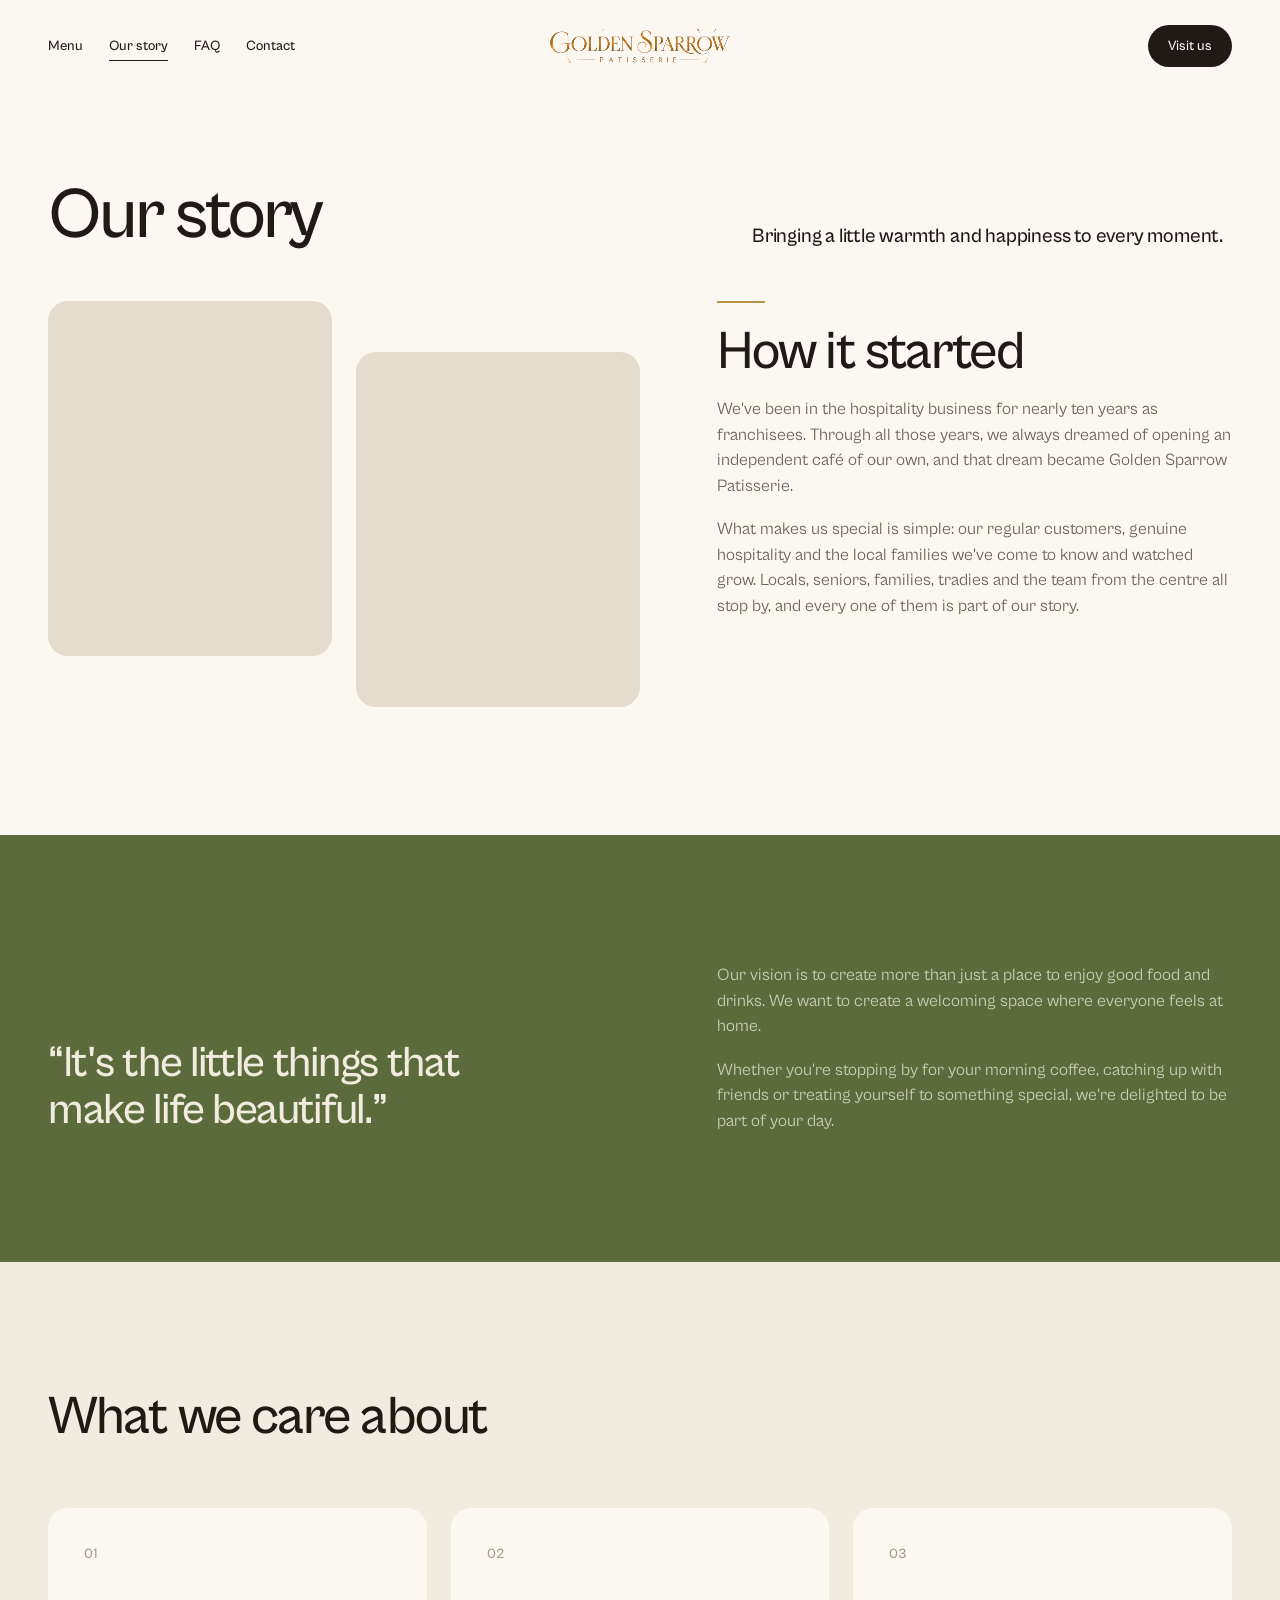
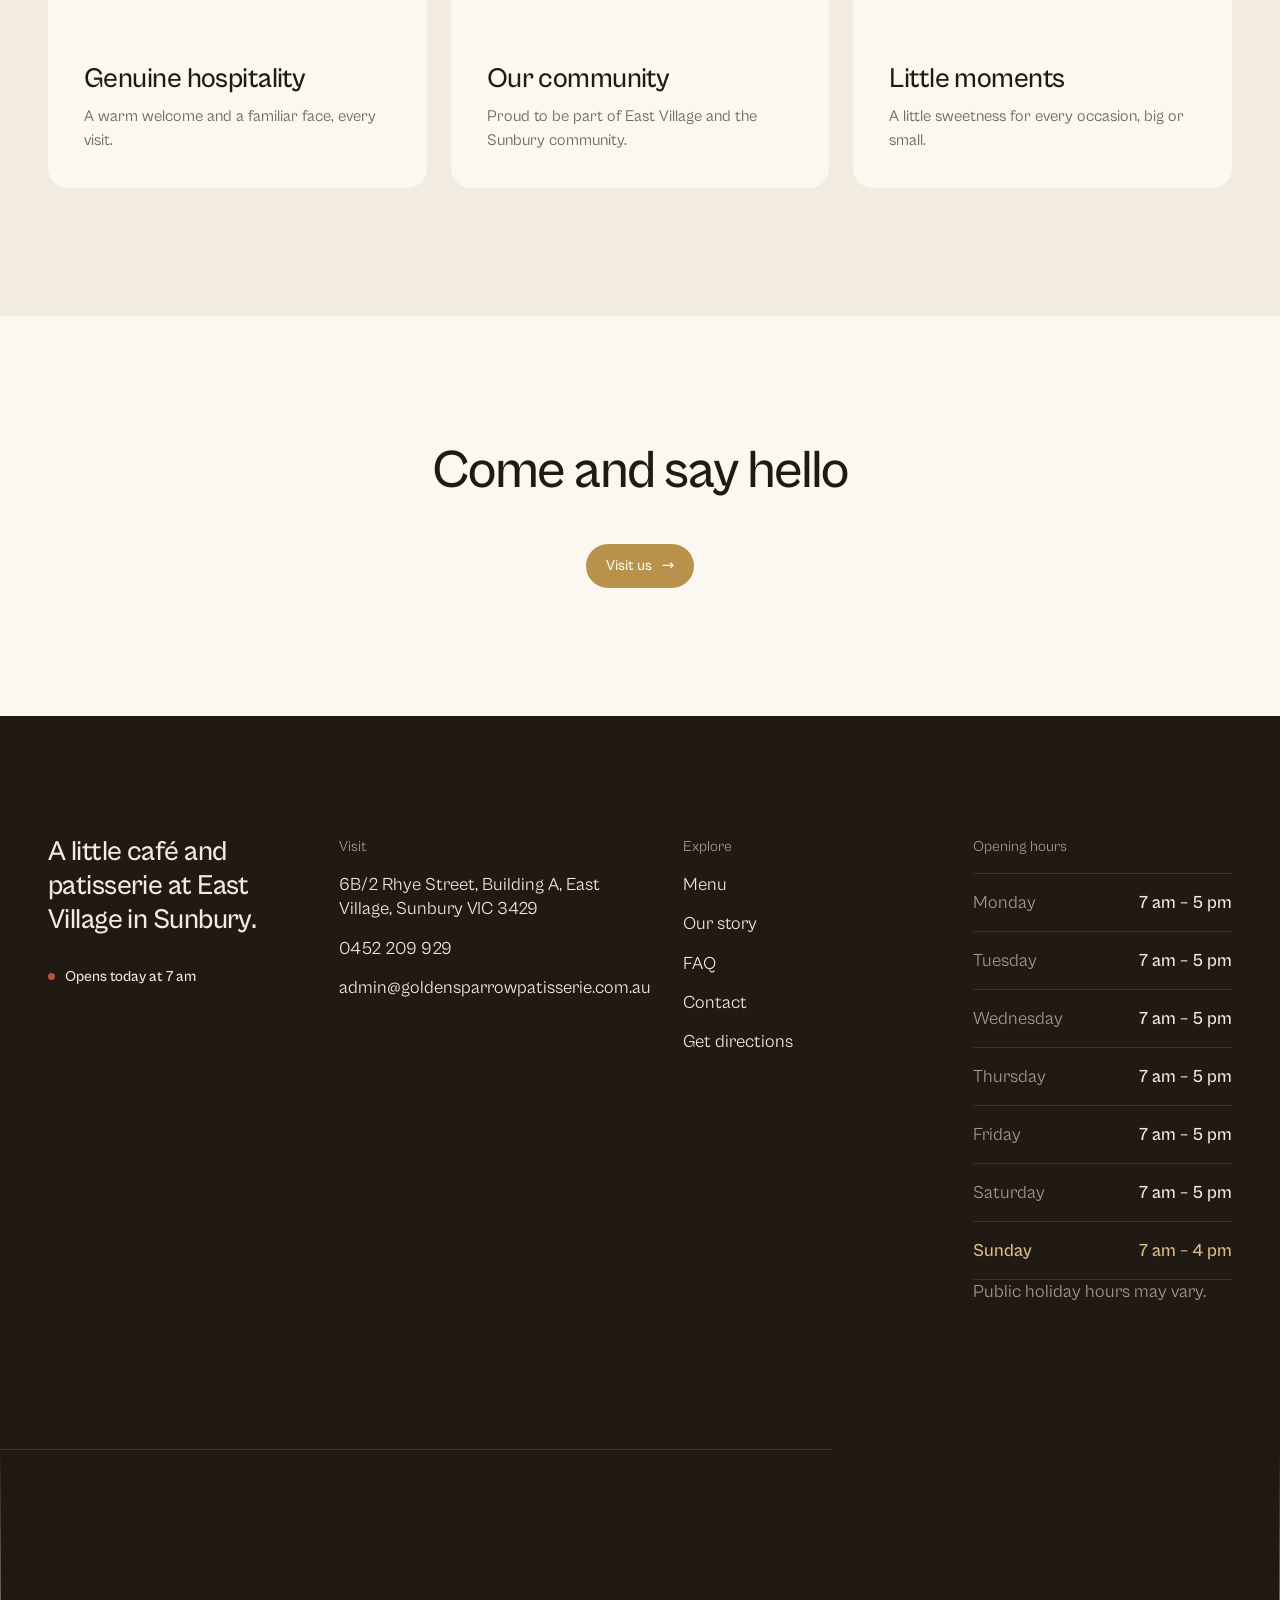
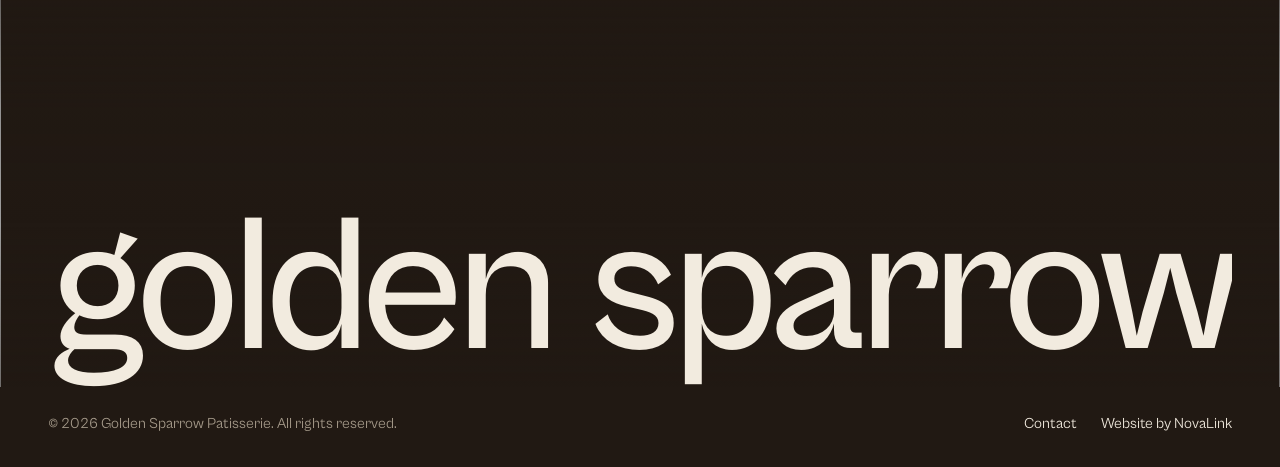
==== commit 92d47625: "Hero: portrait espresso video instead of photo Co-Authored-By: Claude Opus 5.5 <noreply@anthropic.co" ====
--- a/about.html
+++ b/about.html
@@ -19,7 +19,7 @@
 <meta property="og:image" content="https://www.goldensparrowpatisserie.com.au/assets/img/logo-full.png">
 <link rel="preload" href="assets/fonts/CabinetGrotesk-Medium.woff2" as="font" type="font/woff2" crossorigin>
 <script>try{var n=(performance.getEntriesByType('navigation')[0]||{}).type,r=document.referrer,i=n==='reload'||!r||new URL(r).origin!==location.origin;if(!i)document.documentElement.classList.add('intro-done')}catch(e){}</script>
-<link rel="stylesheet" href="assets/style.css?v=12">
+<link rel="stylesheet" href="assets/style.css?v=14">
 <script type="application/ld+json">{"@context": "https://schema.org", "@type": "CafeOrCoffeeShop", "name": "Golden Sparrow Patisserie", "url": "https://www.goldensparrowpatisserie.com.au", "slogan": "A little sweetness for every occasion", "telephone": "0452 209 929", "email": "admin@goldensparrowpatisserie.com.au", "servesCuisine": ["Coffee", "Patisserie", "Cakes", "Churros", "Sandwiches"], "address": {"@type": "PostalAddress", "streetAddress": "6B/2 Rhye Street, Building A, East Village", "addressLocality": "Sunbury", "addressRegion": "VIC", "postalCode": "3429", "addressCountry": "AU"}, "openingHours": ["Mo-Sa 07:00-17:00", "Su 07:00-16:00"], "hasMenu": "https://www.goldensparrowpatisserie.com.au/menu.html", "paymentAccepted": "Card, Tap and go, Apple Pay, Google Pay, Cash", "acceptsReservations": false}</script>
 </head>
 <body>
@@ -116,6 +116,6 @@
   </div>
 </footer>
 <script src="assets/js/lenis.min.js"></script>
-<script src="assets/main.js?v=12"></script>
+<script src="assets/main.js?v=13"></script>
 </body>
 </html>
--- a/assets/style.css
+++ b/assets/style.css
@@ -530,3 +530,38 @@
 .vid__overlay .eyebrow { color: var(--gold-2); margin-bottom: 14px; }
 .vid__overlay .h2 { font-size: clamp(40px, 6vw, 92px); line-height: .95; letter-spacing: -.045em; max-width: 10em; }
 @media (max-width: 760px) { .vid__frame { height: 70vh; } }
+
+/* ---------- Menu page (reference layout) ---------- */
+.mhead { background: var(--cream); padding: clamp(48px, 6vw, 96px) 0 clamp(48px, 6vw, 88px); }
+.mhead__grid { display: grid; grid-template-columns: 1fr auto; gap: 40px; align-items: center; }
+.mhead__title { font-size: clamp(56px, 6.5vw, 96px); line-height: .95; letter-spacing: -.045em; font-weight: 500; }
+.mhead__intro { margin-top: 28px; font-size: 19px; line-height: 1.45; max-width: 30em; }
+.mhead__img { width: clamp(200px, 20vw, 290px); aspect-ratio: 1 / 1.1; border-radius: 22px; overflow: hidden; }
+.mcat { padding: clamp(64px, 9vw, 128px) 0; border-top: 1px solid var(--line); }
+.mcat:first-of-type { border-top: 0; }
+.mcat__grid { display: grid; grid-template-columns: minmax(260px, 1fr) 2fr; gap: 32px; align-items: start; }
+.mcat__left { position: sticky; top: 110px; }
+.mcat__title { font-size: clamp(40px, 4.5vw, 64px); line-height: 1; letter-spacing: -.04em; font-weight: 500; max-width: 7em; }
+.mcat__text { margin-top: 20px; font-size: 16px; line-height: 1.5; color: var(--muted-2); max-width: 22em; }
+.mcat__list { border-top: 1px solid var(--line); }
+.mi { display: grid; grid-template-columns: 88px 1fr; gap: 24px; padding: 28px 0; border-bottom: 1px solid var(--line); }
+.mi__img { width: 88px; height: 88px; border-radius: 14px; overflow: hidden; }
+.mi__img .ph { height: 100%; }
+.mi__name { font-size: clamp(22px, 2vw, 28px); line-height: 1.2; letter-spacing: -.02em; font-weight: 500; margin: 0; }
+.mi__note { margin-top: 8px; font-size: 17px; line-height: 1.5; color: var(--muted-2); max-width: 34em; }
+.mi__tags { display: flex; flex-wrap: wrap; gap: 8px; margin-top: 14px; }
+.mi__tags .tag { font-size: 13px; padding: 6px 12px; background: transparent; }
+.mi:hover .mi__img img { transform: scale(1.06); }
+.mi__img img { transition: transform .8s var(--ease); }
+.kvlist { }
+.kv { display: flex; justify-content: space-between; gap: 24px; padding: 20px 0; border-bottom: 1px solid var(--line); font-size: 18px; }
+.kv span:first-child { color: var(--muted-2); }
+.kv span:last-child { font-weight: 500; text-align: right; }
+.mcat .notice { margin-top: 32px; }
+@media (max-width: 860px) { .mcat__grid { grid-template-columns: 1fr; } .mcat__left { position: static; margin-bottom: 24px; } .mhead__grid { grid-template-columns: 1fr; } .mhead__img { width: 220px; } }
+@media (max-width: 480px) { .mi { grid-template-columns: 72px 1fr; gap: 16px; } .mi__img { width: 72px; height: 72px; } }
+
+/* ---------- Hero video (portrait espresso pour) ---------- */
+.hero__img .ph > video { position: absolute; inset: 0; width: 100%; height: 100%; object-fit: cover; transform: scale(1.08); transition: transform 2s var(--ease) .1s; }
+.is-loaded .hero__img .ph > video { transform: none; }
+.hero__img .ph { background: #3a2a1f; }
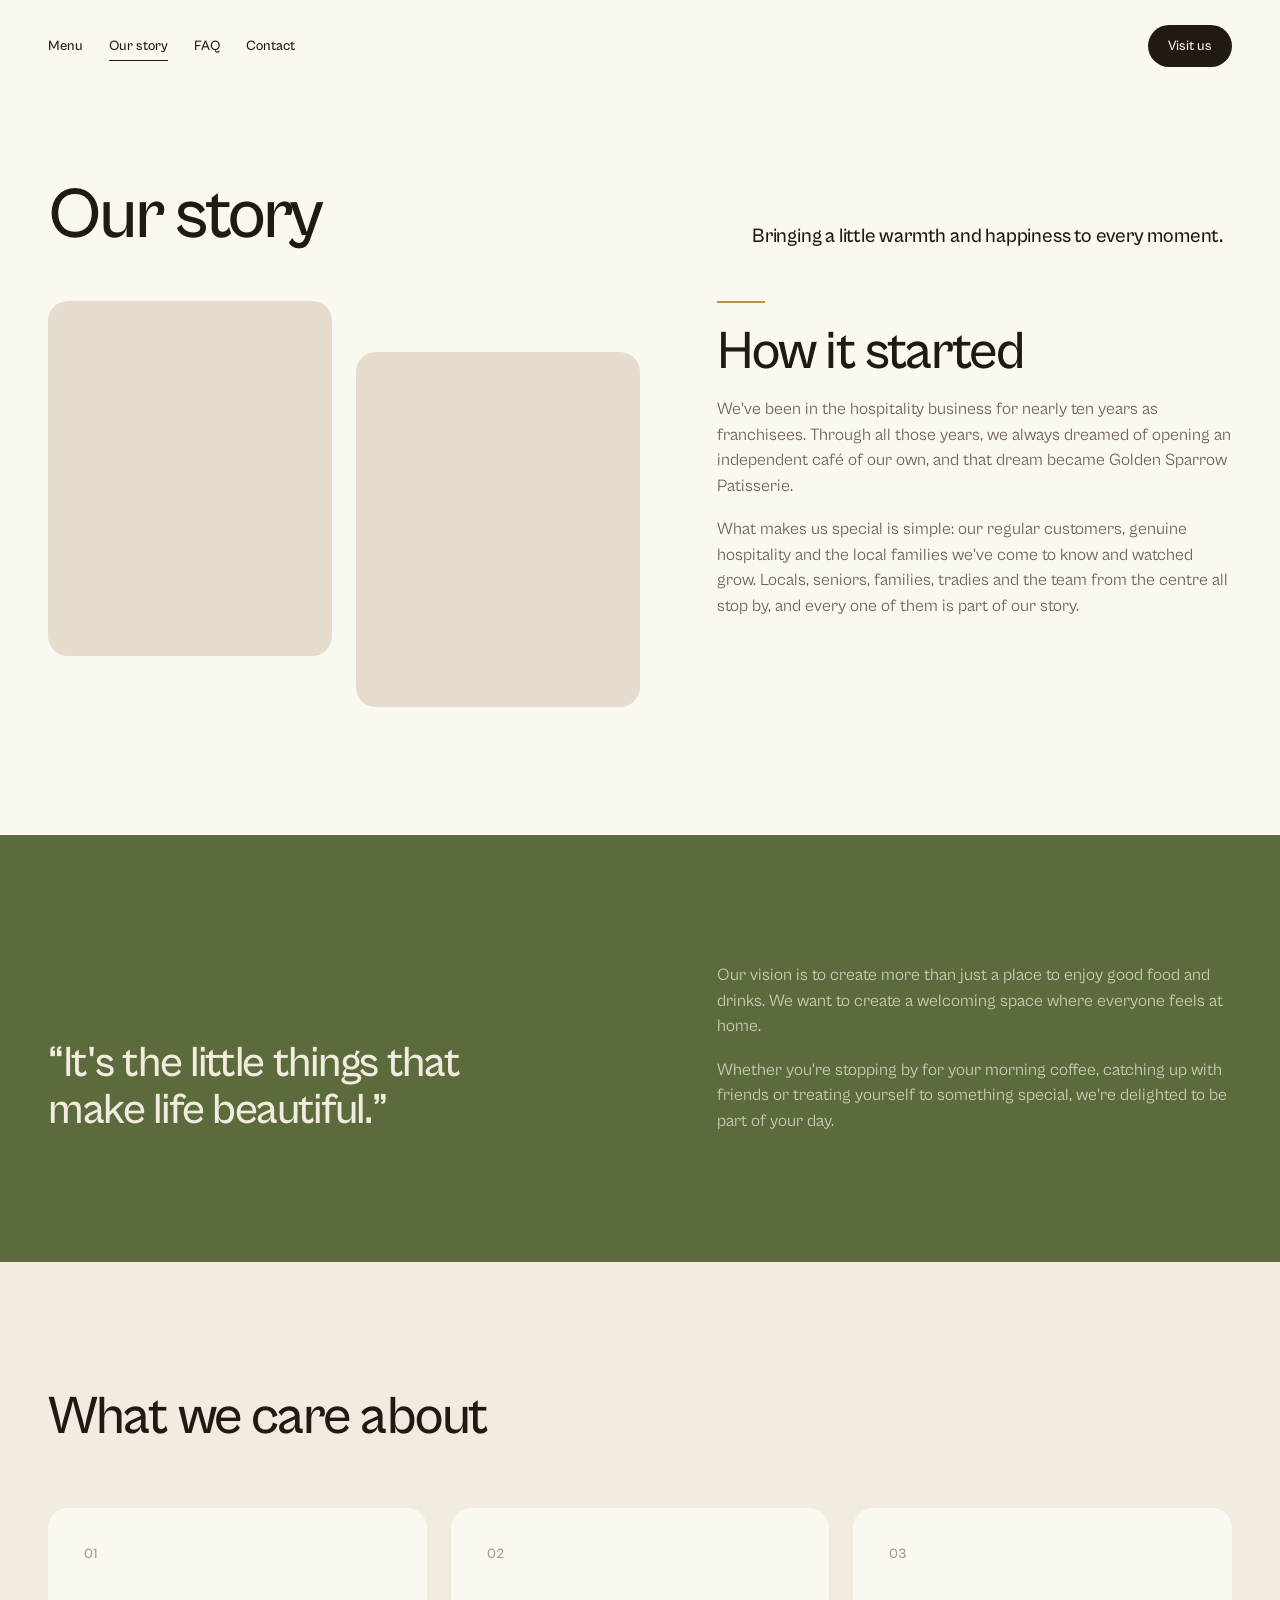
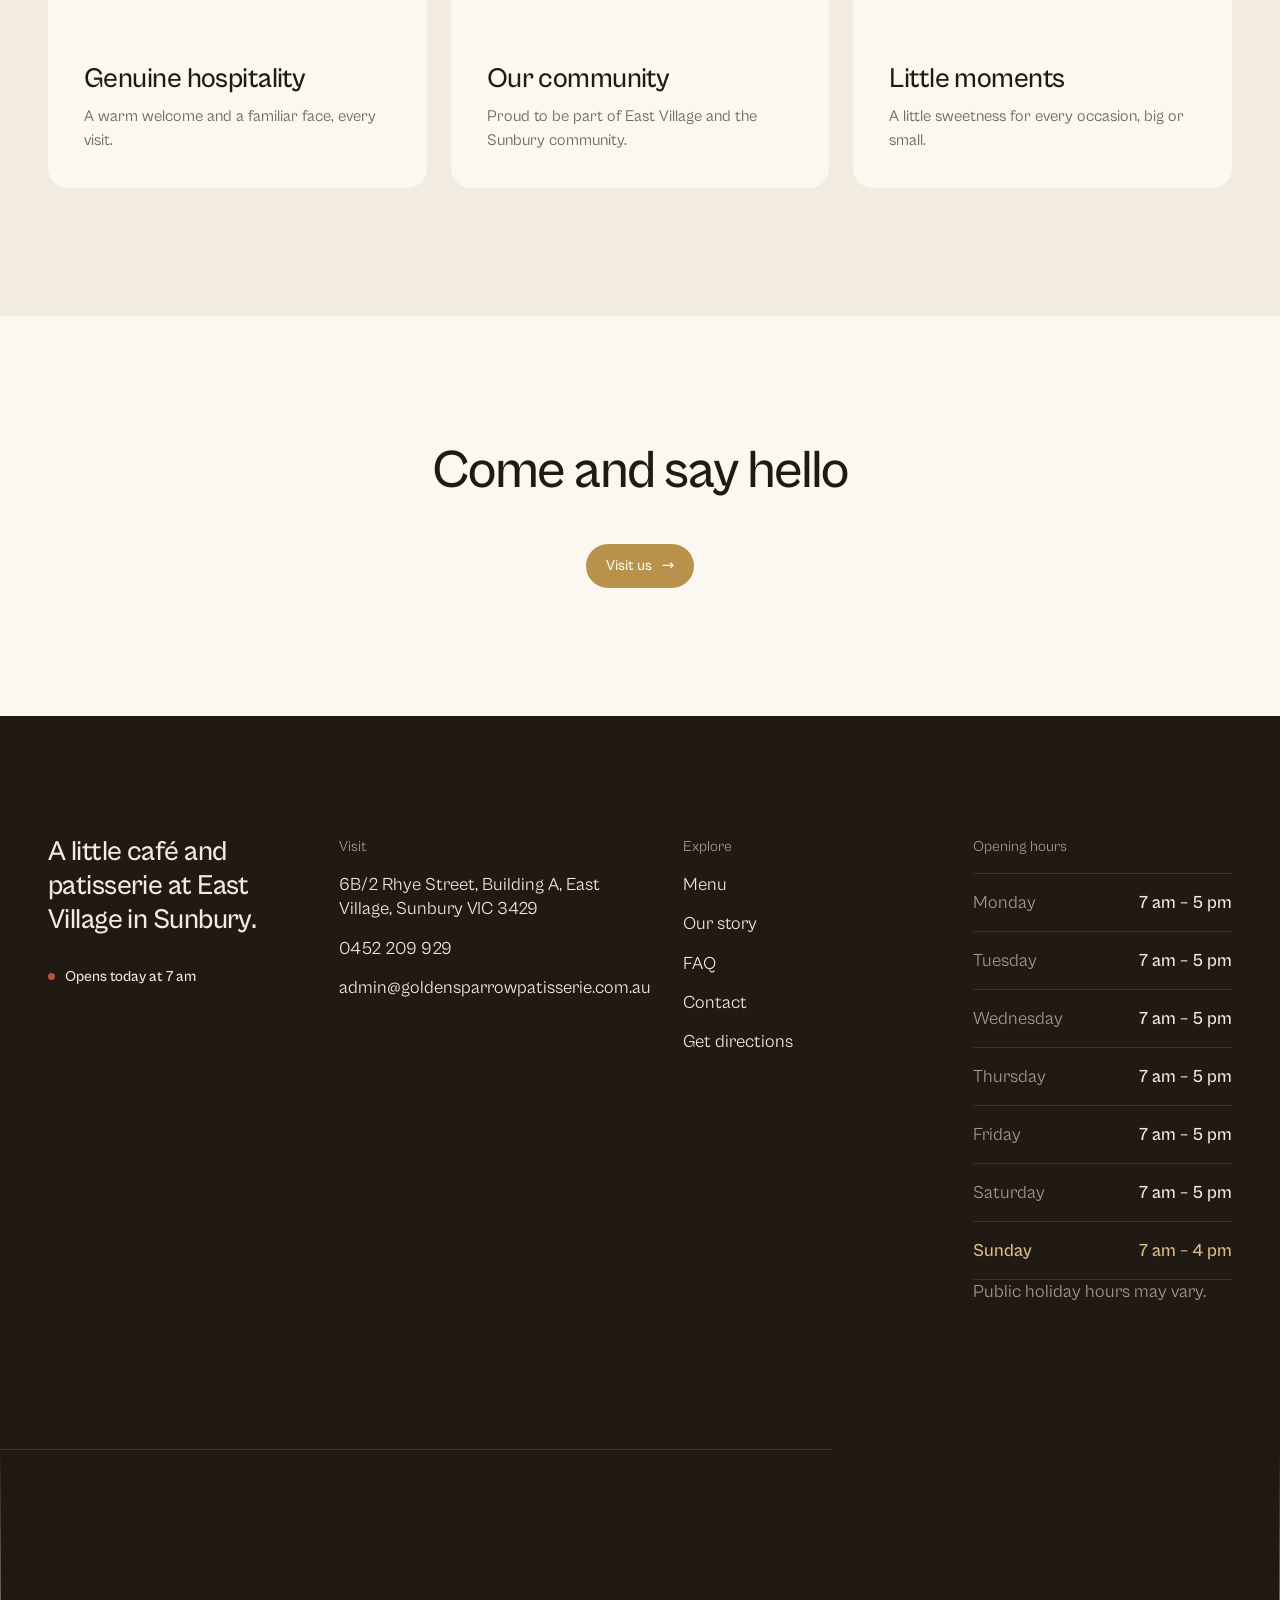
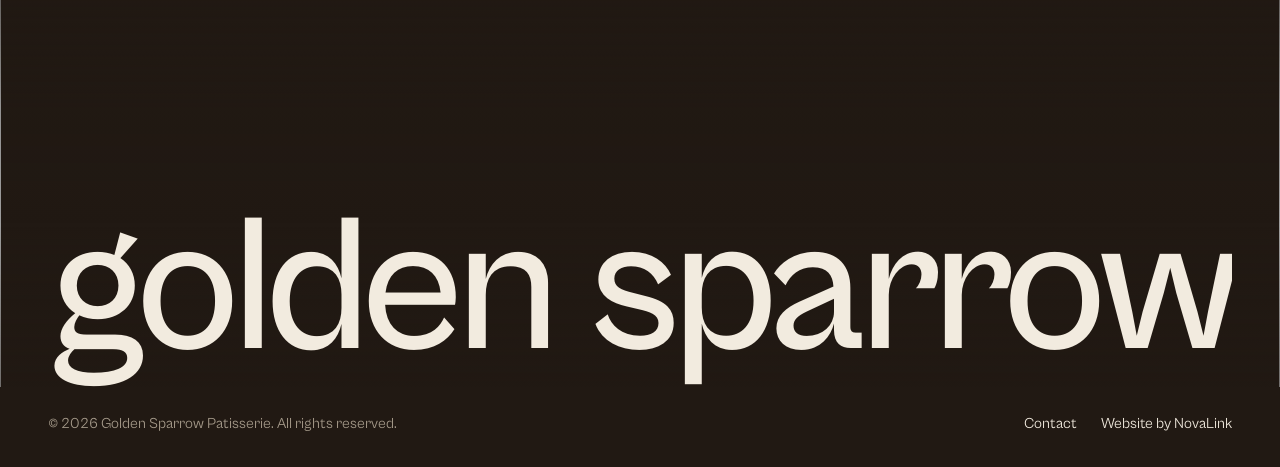
==== commit 7bdf880d: "Menu: sticky search and category filter Co-Authored-By: Claude Opus 5.5 <noreply@anthropic.com> Clau" ====
--- a/about.html
+++ b/about.html
@@ -19,7 +19,7 @@
 <meta property="og:image" content="https://www.goldensparrowpatisserie.com.au/assets/img/logo-full.png">
 <link rel="preload" href="assets/fonts/CabinetGrotesk-Medium.woff2" as="font" type="font/woff2" crossorigin>
 <script>try{var n=(performance.getEntriesByType('navigation')[0]||{}).type,r=document.referrer,i=n==='reload'||!r||new URL(r).origin!==location.origin;if(!i)document.documentElement.classList.add('intro-done')}catch(e){}</script>
-<link rel="stylesheet" href="assets/style.css?v=14">
+<link rel="stylesheet" href="assets/style.css?v=16">
 <script type="application/ld+json">{"@context": "https://schema.org", "@type": "CafeOrCoffeeShop", "name": "Golden Sparrow Patisserie", "url": "https://www.goldensparrowpatisserie.com.au", "slogan": "A little sweetness for every occasion", "telephone": "0452 209 929", "email": "admin@goldensparrowpatisserie.com.au", "servesCuisine": ["Coffee", "Patisserie", "Cakes", "Churros", "Sandwiches"], "address": {"@type": "PostalAddress", "streetAddress": "6B/2 Rhye Street, Building A, East Village", "addressLocality": "Sunbury", "addressRegion": "VIC", "postalCode": "3429", "addressCountry": "AU"}, "openingHours": ["Mo-Sa 07:00-17:00", "Su 07:00-16:00"], "hasMenu": "https://www.goldensparrowpatisserie.com.au/menu.html", "paymentAccepted": "Card, Tap and go, Apple Pay, Google Pay, Cash", "acceptsReservations": false}</script>
 </head>
 <body>
@@ -116,6 +116,6 @@
   </div>
 </footer>
 <script src="assets/js/lenis.min.js"></script>
-<script src="assets/main.js?v=13"></script>
+<script src="assets/main.js?v=14"></script>
 </body>
 </html>
--- a/assets/style.css
+++ b/assets/style.css
@@ -565,3 +565,31 @@
 .hero__img .ph > video { position: absolute; inset: 0; width: 100%; height: 100%; object-fit: cover; transform: scale(1.08); transition: transform 2s var(--ease) .1s; }
 .is-loaded .hero__img .ph > video { transform: none; }
 .hero__img .ph { background: #3a2a1f; }
+.kvlist--extras { margin-top: 4px; }
+.kvlist--extras .kv { font-size: 16px; padding: 16px 0; }
+
+/* ---------- Menu search + filter ---------- */
+.mf { position: sticky; top: 0; z-index: 40; background: rgba(251,248,242,.92); backdrop-filter: blur(12px); -webkit-backdrop-filter: blur(12px); border-top: 1px solid var(--line); border-bottom: 1px solid var(--line); }
+.mf__inner { display: flex; align-items: center; gap: 16px 24px; padding-top: 14px; padding-bottom: 14px; flex-wrap: wrap; }
+.mf__search { position: relative; display: flex; align-items: center; flex: 1 1 280px; max-width: 420px; }
+.mf__search svg { position: absolute; left: 16px; width: 18px; height: 18px; fill: none; stroke: currentColor; stroke-width: 1.8; stroke-linecap: round; opacity: .55; pointer-events: none; }
+.mf__search input { width: 100%; height: 46px; padding: 0 42px 0 44px; border: 1px solid var(--line); border-radius: 999px; background: #fff; font: inherit; font-size: 15px; color: var(--ink); outline: none; transition: border-color .2s, box-shadow .2s; -webkit-appearance: none; appearance: none; }
+.mf__search input::-webkit-search-cancel-button { display: none; }
+.mf__search input:focus { border-color: var(--gold); box-shadow: 0 0 0 4px rgba(184,146,74,.15); }
+.mf__clear { position: absolute; right: 8px; width: 30px; height: 30px; border: 0; border-radius: 50%; background: var(--cream); color: var(--ink); font-size: 18px; line-height: 1; cursor: pointer; }
+.mf__chips { display: flex; gap: 8px; flex-wrap: wrap; }
+.mf__chip { height: 40px; padding: 0 18px; border: 1px solid var(--line); border-radius: 999px; background: transparent; font: inherit; font-size: 14px; color: var(--ink); cursor: pointer; white-space: nowrap; transition: background .25s, color .25s, border-color .25s; }
+.mf__chip:hover { border-color: var(--ink); }
+.mf__chip.is-active { background: var(--ink); border-color: var(--ink); color: var(--paper); }
+.mf__empty { padding: 96px 0; text-align: center; font-size: 18px; opacity: .7; }
+.mf + .mcat, .mf ~ .mf__empty + .mcat { border-top: 0; }
+.mcat__left { top: 100px; }
+.mi[hidden], .mcat[hidden], .mf__empty[hidden], .kvlist[hidden], .mf__clear[hidden] { display: none !important; }
+@media (max-width: 860px) {
+  .mf__inner { gap: 10px; padding-top: 10px; padding-bottom: 10px; }
+  .mf__search { flex-basis: 100%; max-width: none; }
+  .mf__search input { height: 44px; font-size: 16px; }
+  .mf__chips { flex-wrap: nowrap; overflow-x: auto; margin: 0 calc(var(--pad) * -1); padding: 0 var(--pad); scrollbar-width: none; }
+  .mf__chips::-webkit-scrollbar { display: none; }
+  .mf__chip { height: 36px; padding: 0 14px; font-size: 13px; }
+}
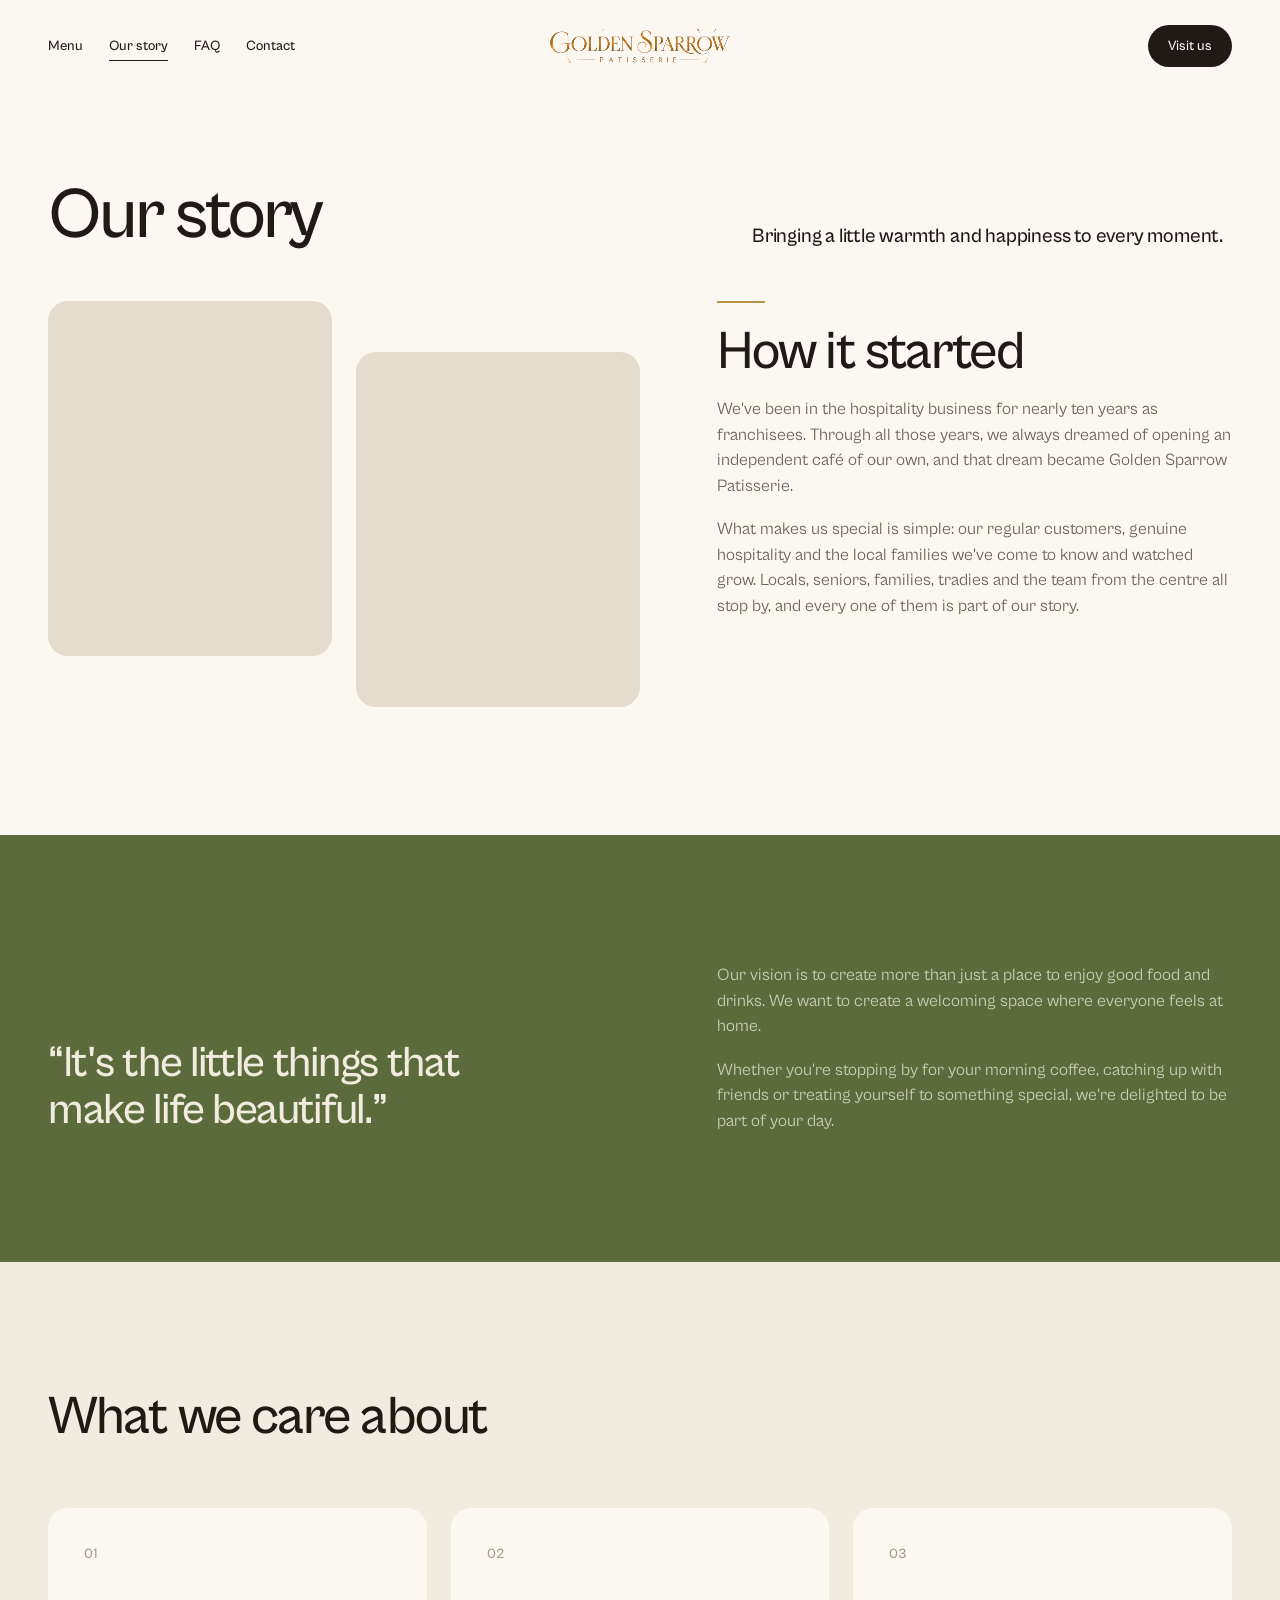
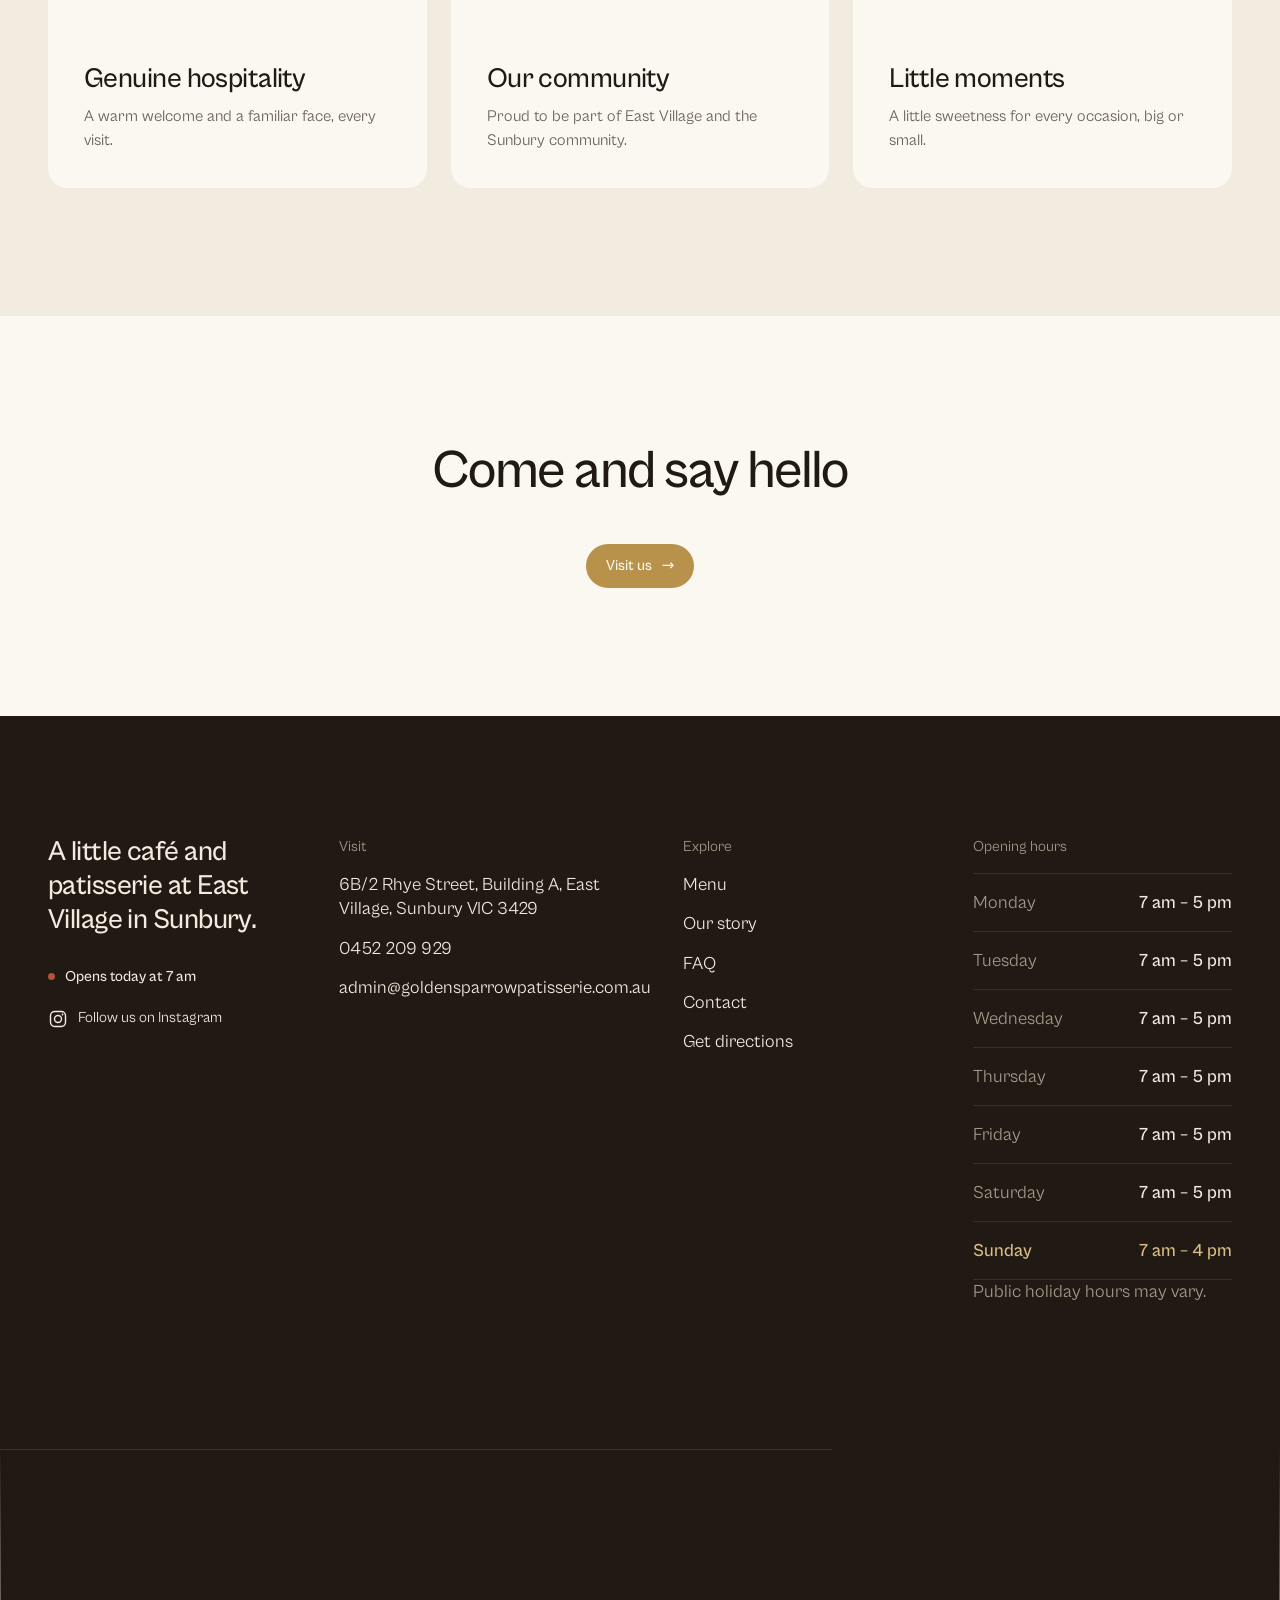
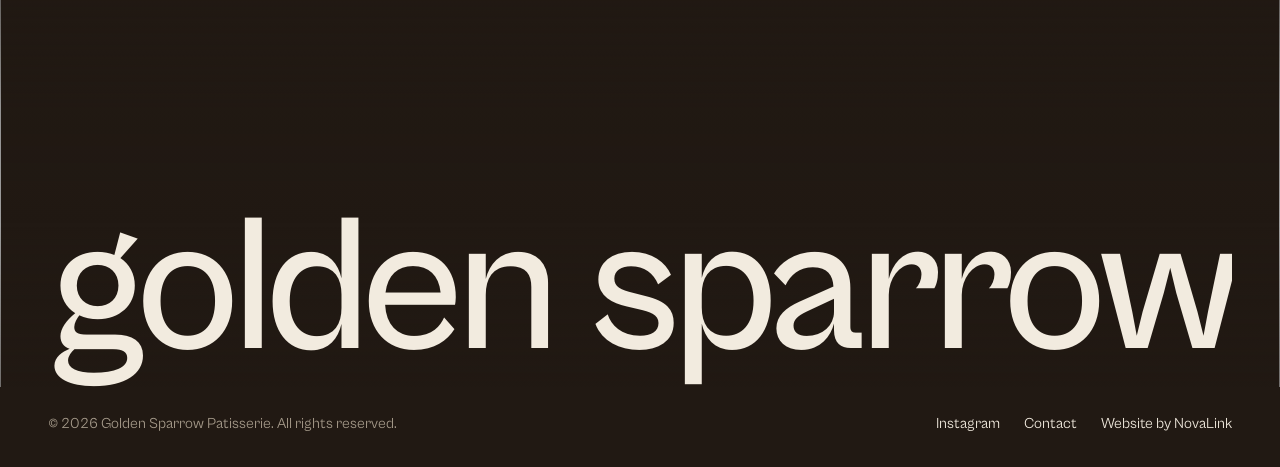
==== commit d37a7aae: "Add Instagram links: footer, contact, gallery, mobile nav Co-Authored-By: Claude Opus 5.5 <noreply@a" ====
--- a/about.html
+++ b/about.html
@@ -19,7 +19,7 @@
 <meta property="og:image" content="https://www.goldensparrowpatisserie.com.au/assets/img/logo-full.png">
 <link rel="preload" href="assets/fonts/CabinetGrotesk-Medium.woff2" as="font" type="font/woff2" crossorigin>
 <script>try{var n=(performance.getEntriesByType('navigation')[0]||{}).type,r=document.referrer,i=n==='reload'||!r||new URL(r).origin!==location.origin;if(!i)document.documentElement.classList.add('intro-done')}catch(e){}</script>
-<link rel="stylesheet" href="assets/style.css?v=16">
+<link rel="stylesheet" href="assets/style.css?v=17">
 <script type="application/ld+json">{"@context": "https://schema.org", "@type": "CafeOrCoffeeShop", "name": "Golden Sparrow Patisserie", "url": "https://www.goldensparrowpatisserie.com.au", "slogan": "A little sweetness for every occasion", "telephone": "0452 209 929", "email": "admin@goldensparrowpatisserie.com.au", "servesCuisine": ["Coffee", "Patisserie", "Cakes", "Churros", "Sandwiches"], "address": {"@type": "PostalAddress", "streetAddress": "6B/2 Rhye Street, Building A, East Village", "addressLocality": "Sunbury", "addressRegion": "VIC", "postalCode": "3429", "addressCountry": "AU"}, "openingHours": ["Mo-Sa 07:00-17:00", "Su 07:00-16:00"], "hasMenu": "https://www.goldensparrowpatisserie.com.au/menu.html", "paymentAccepted": "Card, Tap and go, Apple Pay, Google Pay, Cash", "acceptsReservations": false}</script>
 </head>
 <body>
@@ -32,7 +32,7 @@
     <button class="nav__toggle" aria-label="Open menu" aria-expanded="false"><span></span><span></span></button>
   </div>
 </header>
-<nav class="overlay" aria-label="Mobile"><a href="index.html">Home</a><a href="menu.html">Menu</a><a href="about.html" aria-current="page">Our story</a><a href="faq.html">FAQ</a><a href="contact.html">Contact</a><a class="btn" href="contact.html">Visit us <span class="arrow">→</span></a></nav>
+<nav class="overlay" aria-label="Mobile"><a href="index.html">Home</a><a href="menu.html">Menu</a><a href="about.html" aria-current="page">Our story</a><a href="faq.html">FAQ</a><a href="contact.html">Contact</a><a class="btn" href="contact.html">Visit us <span class="arrow">→</span></a><a class="ig ig--nav" href="https://www.instagram.com/invites/contact/?utm_content=4iaiwdz&fqnt=200skti3hcl2" target="_blank" rel="noopener"><svg class="ig-icon" viewBox="0 0 24 24" aria-hidden="true"><rect x="3" y="3" width="18" height="18" rx="5"/><circle cx="12" cy="12" r="4.2"/><circle cx="17.4" cy="6.6" r="1.1" class="ig-dot"/></svg><span>Instagram</span></a></nav>
 <main>
 <section class="page-head">
   <div class="wrap">
@@ -89,6 +89,7 @@
     <div class="footer__intro" data-reveal>
       <p class="footer__tag">A little café and patisserie at East Village in Sunbury.</p>
       <p class="status" data-open><span class="dot"></span>Open today</p>
+      <a class="ig" href="https://www.instagram.com/invites/contact/?utm_content=4iaiwdz&fqnt=200skti3hcl2" target="_blank" rel="noopener"><svg class="ig-icon" viewBox="0 0 24 24" aria-hidden="true"><rect x="3" y="3" width="18" height="18" rx="5"/><circle cx="12" cy="12" r="4.2"/><circle cx="17.4" cy="6.6" r="1.1" class="ig-dot"/></svg><span>Follow us on Instagram</span></a>
     </div>
     <div class="footer__col" data-reveal>
       <h4>Visit</h4>
@@ -112,10 +113,10 @@
   </div>
   <div class="wrap footer__bottom">
     <span>© <span data-year>2026</span> Golden Sparrow Patisserie. All rights reserved.</span>
-    <span class="footer__links"><a href="contact.html">Contact</a><a href="https://www.novalinkinnovations.com">Website by NovaLink</a></span>
+    <span class="footer__links"><a href="https://www.instagram.com/invites/contact/?utm_content=4iaiwdz&fqnt=200skti3hcl2" target="_blank" rel="noopener">Instagram</a><a href="contact.html">Contact</a><a href="https://www.novalinkinnovations.com">Website by NovaLink</a></span>
   </div>
 </footer>
 <script src="assets/js/lenis.min.js"></script>
-<script src="assets/main.js?v=14"></script>
+<script src="assets/main.js?v=15"></script>
 </body>
 </html>
--- a/assets/style.css
+++ b/assets/style.css
@@ -593,3 +593,14 @@
   .mf__chips::-webkit-scrollbar { display: none; }
   .mf__chip { height: 36px; padding: 0 14px; font-size: 13px; }
 }
+
+/* ---------- Instagram links ---------- */
+.ig { display: inline-flex; align-items: center; gap: 10px; color: inherit; text-decoration: none; font-size: 15px; transition: opacity .25s, color .25s; }
+.ig:hover { color: var(--gold); }
+.ig-icon { width: 20px; height: 20px; flex: none; fill: none; stroke: currentColor; stroke-width: 1.7; }
+.ig-icon .ig-dot { fill: currentColor; stroke: none; }
+.footer__intro .ig { margin-top: 18px; }
+.ig--link { font-size: 16px; border-bottom: 1px solid currentColor; padding-bottom: 4px; margin-top: 16px; }
+.ig--link .ig-icon { width: 18px; height: 18px; }
+.ig--nav { margin-top: 20px; font-size: 18px; }
+.contact__info .ig { font-size: inherit; }
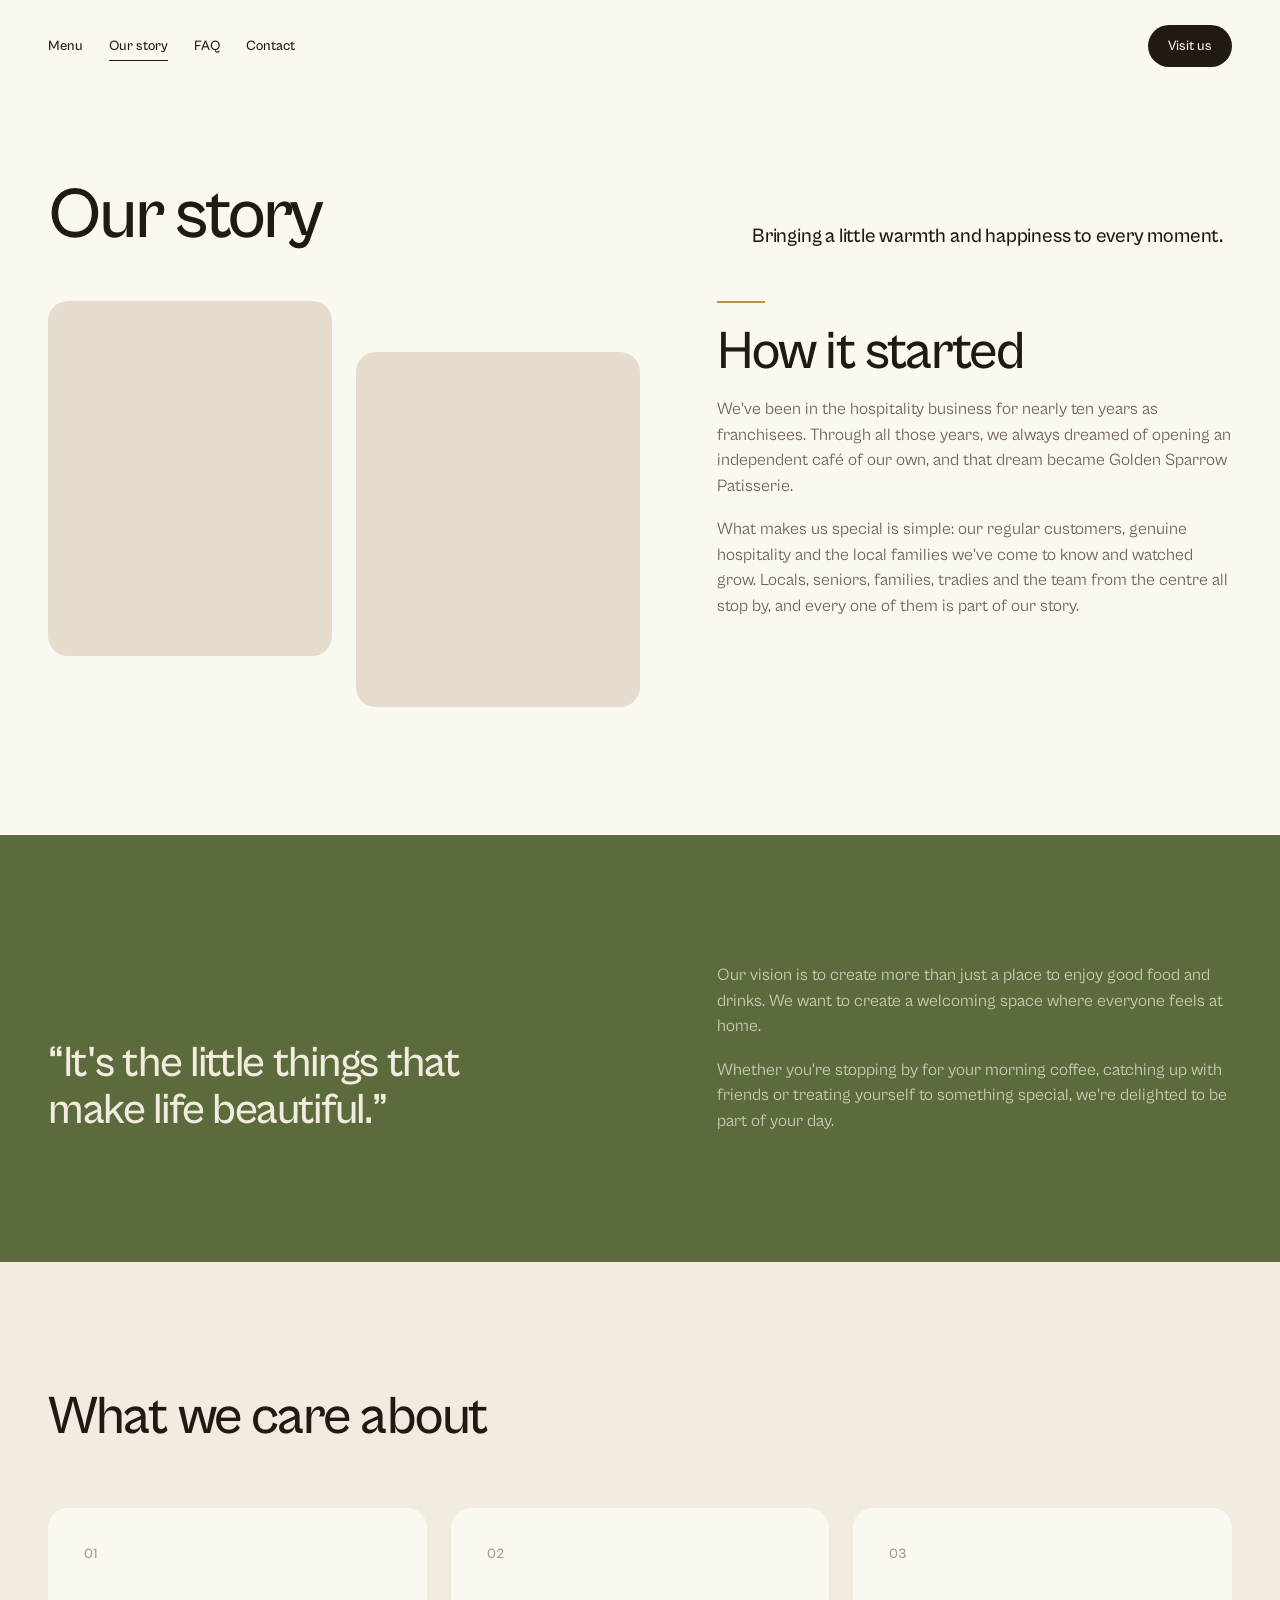
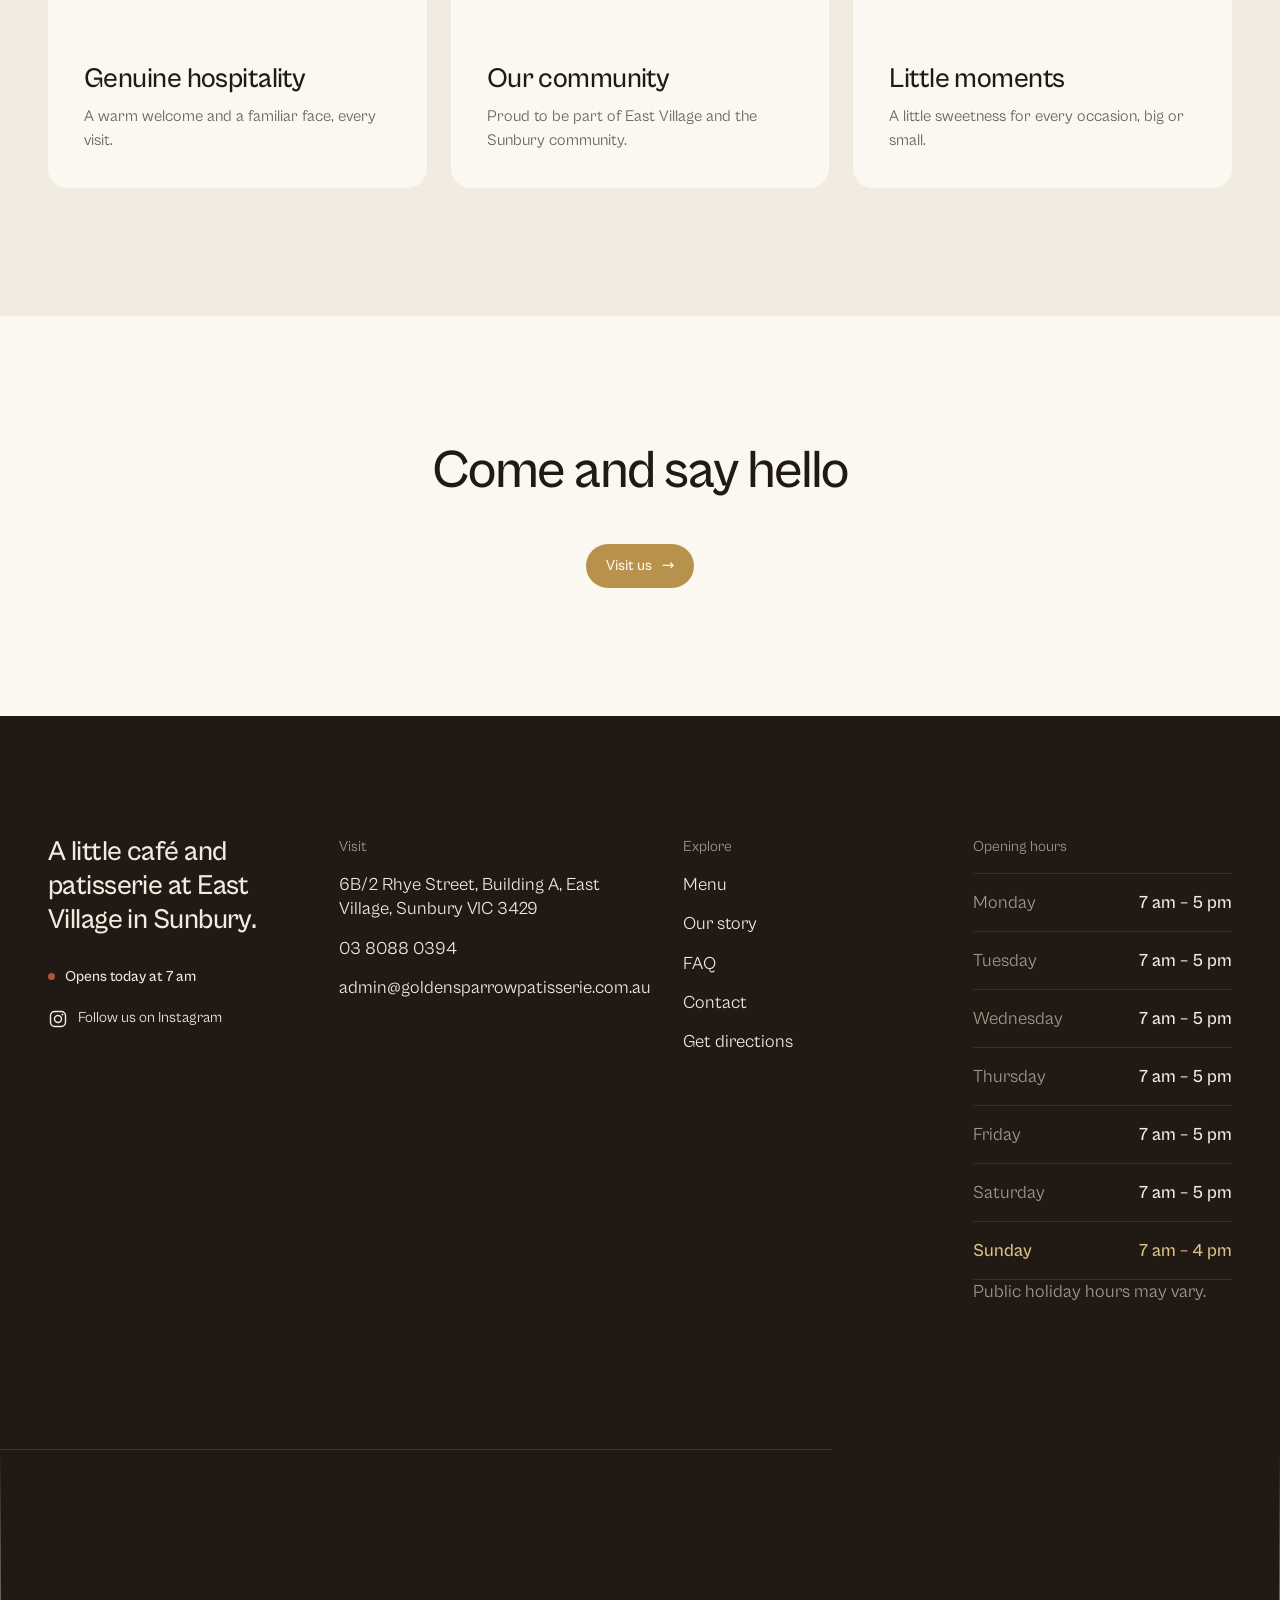
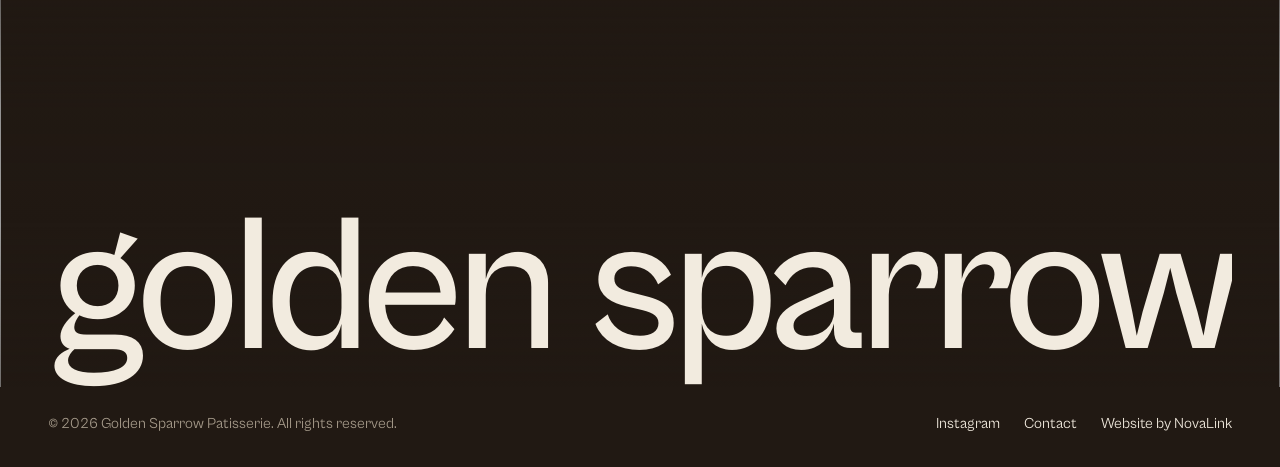
==== commit b59c7f93: "Update phone number to 03 8088 0394 Co-Authored-By: Claude Opus 5.5 <noreply@anthropic.com> Claude-S" ====
--- a/about.html
+++ b/about.html
@@ -19,8 +19,8 @@
 <meta property="og:image" content="https://www.goldensparrowpatisserie.com.au/assets/img/logo-full.png">
 <link rel="preload" href="assets/fonts/CabinetGrotesk-Medium.woff2" as="font" type="font/woff2" crossorigin>
 <script>try{var n=(performance.getEntriesByType('navigation')[0]||{}).type,r=document.referrer,i=n==='reload'||!r||new URL(r).origin!==location.origin;if(!i)document.documentElement.classList.add('intro-done')}catch(e){}</script>
-<link rel="stylesheet" href="assets/style.css?v=17">
-<script type="application/ld+json">{"@context": "https://schema.org", "@type": "CafeOrCoffeeShop", "name": "Golden Sparrow Patisserie", "url": "https://www.goldensparrowpatisserie.com.au", "slogan": "A little sweetness for every occasion", "telephone": "0452 209 929", "email": "admin@goldensparrowpatisserie.com.au", "servesCuisine": ["Coffee", "Patisserie", "Cakes", "Churros", "Sandwiches"], "address": {"@type": "PostalAddress", "streetAddress": "6B/2 Rhye Street, Building A, East Village", "addressLocality": "Sunbury", "addressRegion": "VIC", "postalCode": "3429", "addressCountry": "AU"}, "openingHours": ["Mo-Sa 07:00-17:00", "Su 07:00-16:00"], "hasMenu": "https://www.goldensparrowpatisserie.com.au/menu.html", "paymentAccepted": "Card, Tap and go, Apple Pay, Google Pay, Cash", "acceptsReservations": false}</script>
+<link rel="stylesheet" href="assets/style.css?v=18">
+<script type="application/ld+json">{"@context": "https://schema.org", "@type": "CafeOrCoffeeShop", "name": "Golden Sparrow Patisserie", "url": "https://www.goldensparrowpatisserie.com.au", "slogan": "A little sweetness for every occasion", "telephone": "03 8088 0394", "email": "admin@goldensparrowpatisserie.com.au", "servesCuisine": ["Coffee", "Patisserie", "Cakes", "Churros", "Sandwiches"], "address": {"@type": "PostalAddress", "streetAddress": "6B/2 Rhye Street, Building A, East Village", "addressLocality": "Sunbury", "addressRegion": "VIC", "postalCode": "3429", "addressCountry": "AU"}, "openingHours": ["Mo-Sa 07:00-17:00", "Su 07:00-16:00"], "hasMenu": "https://www.goldensparrowpatisserie.com.au/menu.html", "paymentAccepted": "Card, Tap and go, Apple Pay, Google Pay, Cash", "acceptsReservations": false}</script>
 </head>
 <body>
 <div class="intro" aria-hidden="true"><img class="intro__logo" src="assets/img/logo-wordmark.webp" alt=""></div>
@@ -94,7 +94,7 @@
     <div class="footer__col" data-reveal>
       <h4>Visit</h4>
       <p>6B/2 Rhye Street, Building A, East Village, Sunbury VIC 3429</p>
-      <p><a href="tel:0452209929">0452 209 929</a></p>
+      <p><a href="tel:0380880394">03 8088 0394</a></p>
       <p><a href="mailto:admin@goldensparrowpatisserie.com.au">admin@goldensparrowpatisserie.com.au</a></p>
     </div>
     <div class="footer__col" data-reveal>
